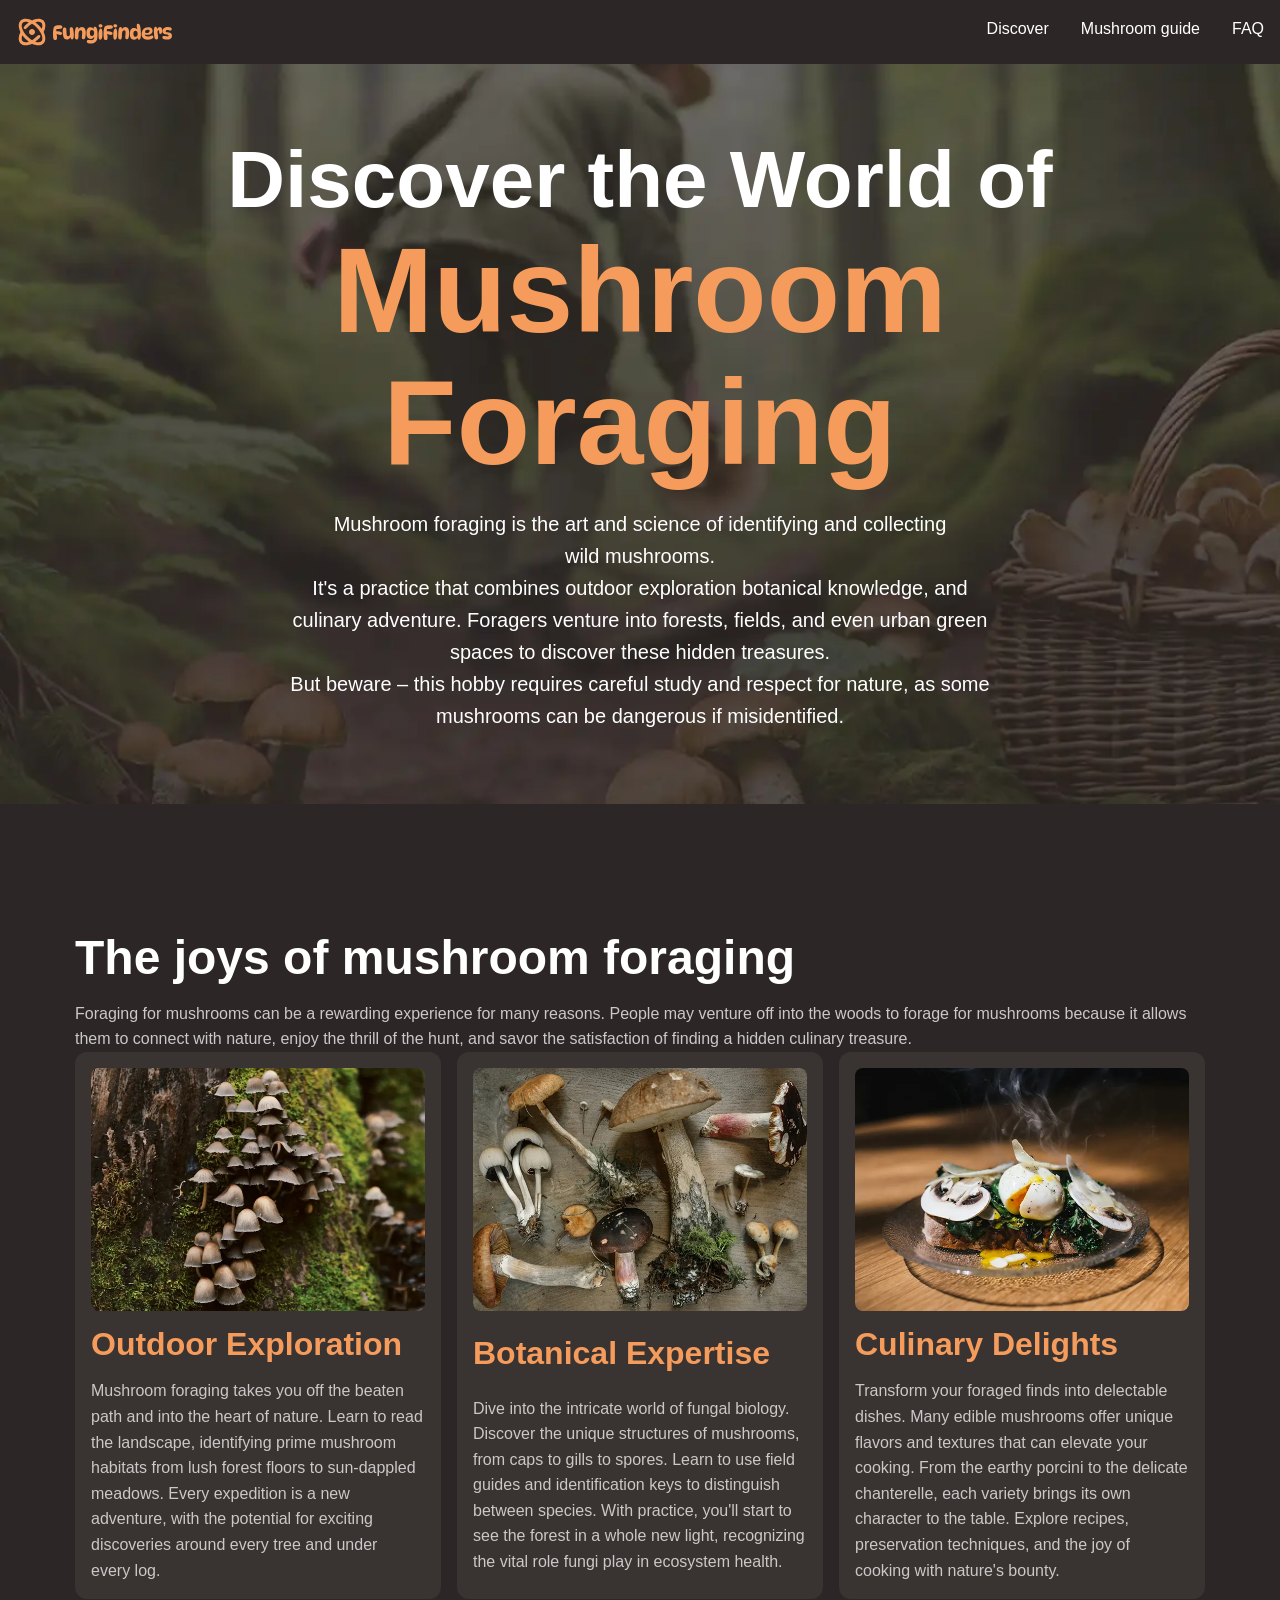
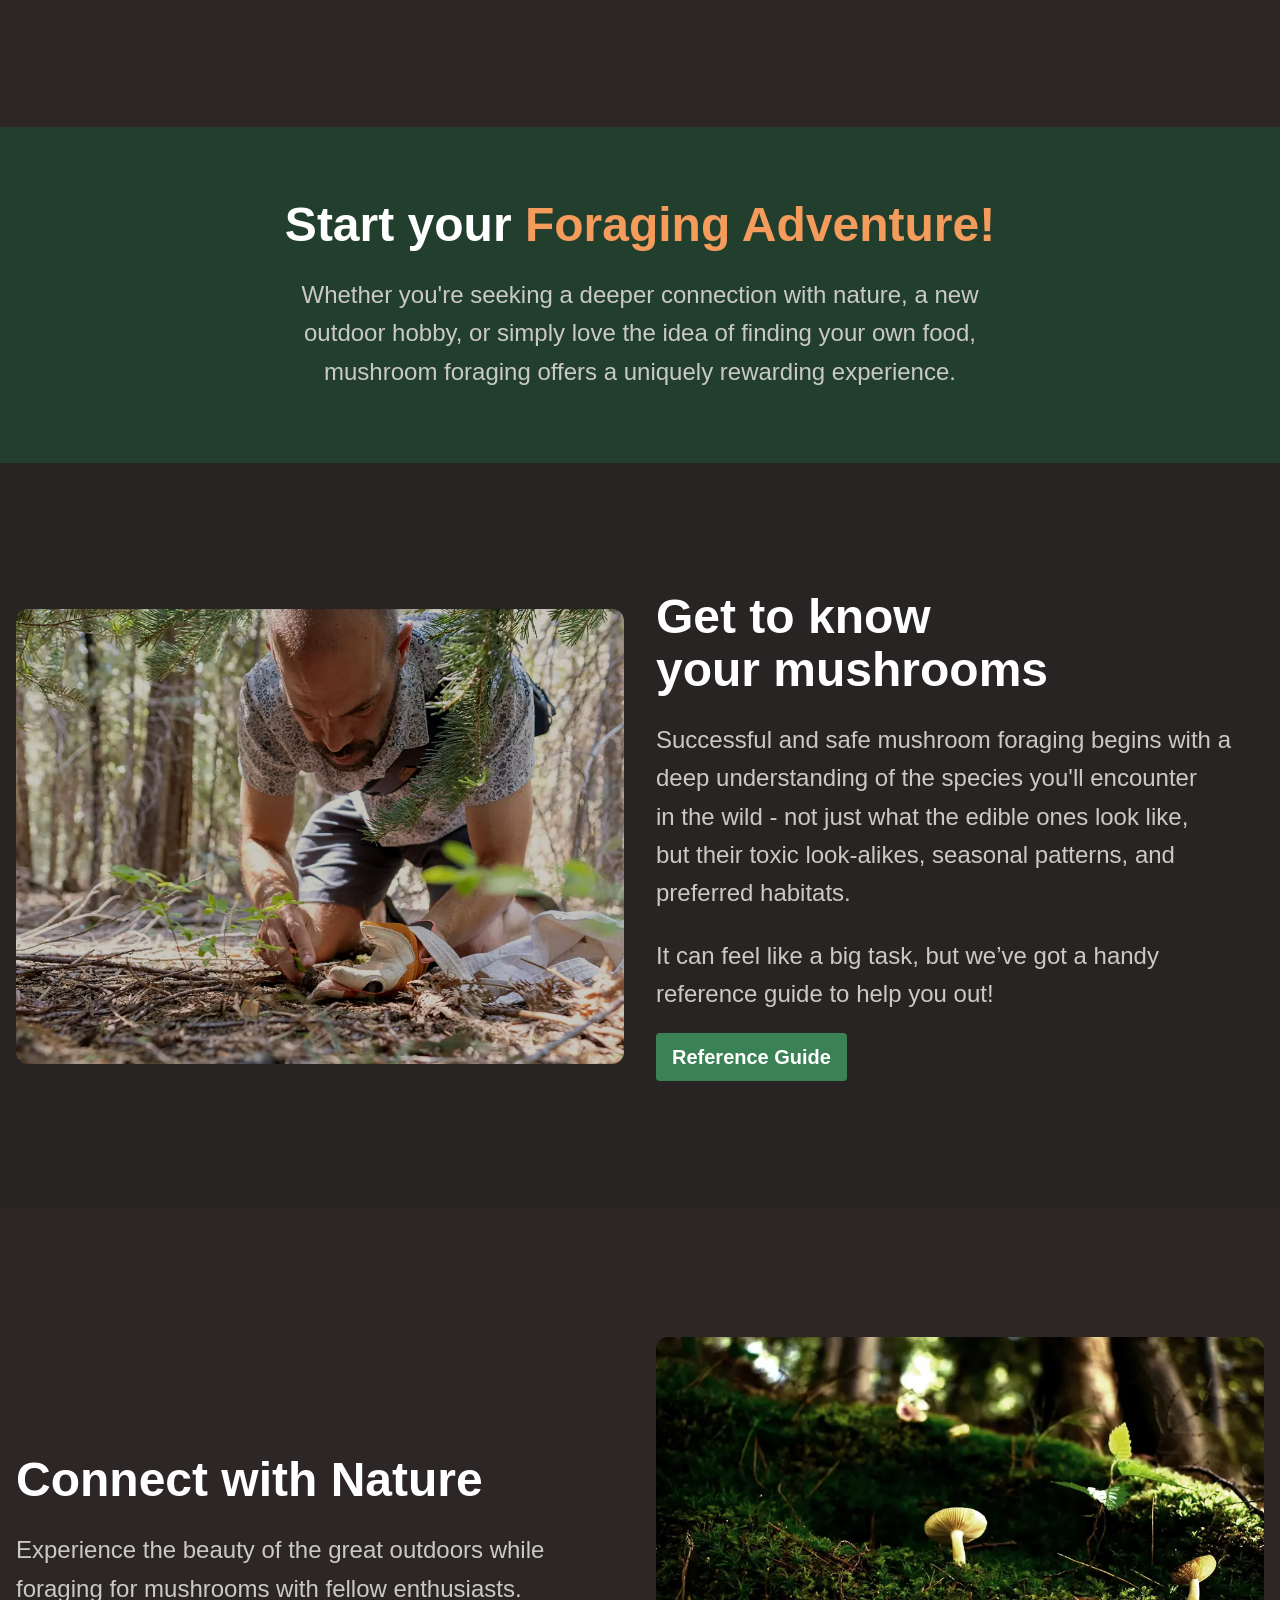
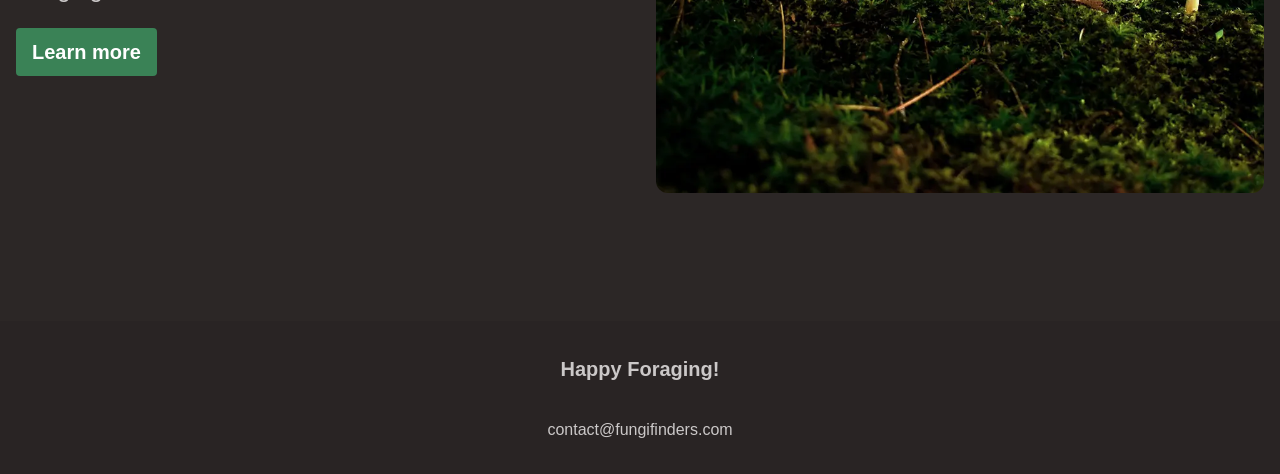
==== index.html @ 60c53ce9 "style: style footer" ====
<!doctype html>
<html lang="en">
  <head>
    <meta charset="UTF-8" />
    <meta name="viewport" content="width=device-width, initial-scale=1.0" />
    <title>Fungi Finders</title>
    <link rel="stylesheet" href="styles.css" />
  </head>
  <body>
    <header class="site-header">
      <div class="wrapper" data-width="wide">
        <div class="site-header__inner">
          <a href="/">
            <img
              class="logo"
              src="assets/fungi-finders.svg"
              alt="fungi finders logo"
            />
          </a>
          <nav class="primary-navigation">
            <ul role="list">
              <li><a href="#">Discover</a></li>
              <li><a href="#">Mushroom guide</a></li>
              <li><a href="#">FAQ</a></li>
            </ul>
          </nav>
        </div>
      </div>
    </header>

    <main>
      <section class="hero section flow" data-padding="compact">
        <div class="wrapper">
          <h1 class="hero__title">
            Discover the World of
            <span>Mushroom Foraging</span>
          </h1>
        </div>
        <div class="wrapper" data-width="narrow">
          <div class="font-size-md flow"></div>
          <p>
            Mushroom foraging is the art and science of identifying and
            collecting wild mushrooms.
          </p>
          <p>
            It's a practice that combines outdoor exploration botanical
            knowledge, and culinary adventure. Foragers venture into forests,
            fields, and even urban green spaces to discover these hidden
            treasures.
          </p>
          <p>
            But beware – this hobby requires careful study and respect for
            nature, as some mushrooms can be dangerous if misidentified.
          </p>
        </div>
      </section>

      <section class="section flow">
        <div class="wrapper">
          <div class="flow">
            <h2 class="section-title">The joys of mushroom foraging</h2>
            <p>
              Foraging for mushrooms can be a rewarding experience for many
              reasons. People may venture off into the woods to forage for
              mushrooms because it allows them to connect with nature, enjoy the
              thrill of the hunt, and savor the satisfaction of finding a hidden
              culinary treasure.
            </p>
          </div>
          <!-- 3 columns of cards -->
          <div class="equal-columns">
            <div class="card">
              <img
                src="assets/outdoor-exploration.webp"
                alt="a vibrant forest floor covered with diverse wild mushrooms"
              />
              <h3 class="card__title">Outdoor Exploration</h3>
              <p>
                Mushroom foraging takes you off the beaten path and into the
                heart of nature. Learn to read the landscape, identifying prime
                mushroom habitats from lush forest floors to sun-dappled
                meadows. Every expedition is a new adventure, with the potential
                for exciting discoveries around every tree and under every log.
              </p>
            </div>
            <div class="card">
              <img
                src="assets/botanical-expertise.webp"
                alt="botanical expertise"
              />
              <h3 class="card__title">Botanical Expertise</h3>
              <p>
                Dive into the intricate world of fungal biology. Discover the
                unique structures of mushrooms, from caps to gills to spores.
                Learn to use field guides and identification keys to distinguish
                between species. With practice, you'll start to see the forest
                in a whole new light, recognizing the vital role fungi play in
                ecosystem health.
              </p>
            </div>
            <div class="card">
              <img src="assets/culinary-delight.webp" alt="culinary delight" />
              <h3 class="card__title">Culinary Delights</h3>
              <p>
                Transform your foraged finds into delectable dishes. Many edible
                mushrooms offer unique flavors and textures that can elevate
                your cooking. From the earthy porcini to the delicate
                chanterelle, each variety brings its own character to the table.
                Explore recipes, preservation techniques, and the joy of cooking
                with nature's bounty.
              </p>
            </div>
          </div>
        </div>
      </section>

      <section class="section background-accent" data-padding="compact">
        <div class="wrapper text-center" data-width="narrow">
          <div class="text-center font-size-lg flow">
            <h2 class="section-title">
              Start your <span class="text-brand">Foraging Adventure!</span>
            </h2>
            <p>
              Whether you're seeking a deeper connection with nature, a new
              outdoor hobby, or simply love the idea of finding your own food,
              mushroom foraging offers a uniquely rewarding experience.
            </p>
          </div>
        </div>
      </section>

      <section class="section background-dark">
        <!-- 2 columns - img on the left -->
        <div class="wrapper" data-width="wide">
          <div
            class="equal-columns"
            data-gap="large"
            data-vertical-alignment="centered"
          >
            <img
              src="assets/get-to-know.webp"
              alt="expert looking at some mushrooms in the forest"
            />
            <div class="font-size-lg flow">
              <h2 class="section-title">Get to know your mushrooms</h2>
              <p>
                Successful and safe mushroom foraging begins with a deep
                understanding of the species you'll encounter in the wild - not
                just what the edible ones look like, but their toxic
                look-alikes, seasonal patterns, and preferred habitats.
              </p>
              <p>
                It can feel like a big task, but we’ve got a handy reference
                guide to help you out!
              </p>
              <a href="#" class="button"
                ><span class="visually-hidden"
                  >Learn more about wild mushrooms using our handy</span
                >Reference Guide</a
              >
            </div>
          </div>
        </div>
      </section>

      <section class="section">
        <!-- 2 columns - img on the right -->
        <div class="wrapper" data-width="wide">
          <div
            class="equal-columns"
            data-gap="large"
            data-vertical-alignment="centered"
          >
            <div class="font-size-lg flow">
              <h2 class="section-title">Connect with Nature</h2>
              <p>
                Experience the beauty of the great outdoors while foraging for
                mushrooms with fellow enthusiasts.
              </p>
              <a href="#" class="button"
                >Learn more
                <span class="visually-hidden"
                  >about mushrooms with our helpful reference guide</span
                ></a
              >
            </div>
            <img
              src="assets/nature.webp"
              alt="some wild mushrooms on the forest floor"
            />
          </div>
        </div>
      </section>
    </main>
  </body>
  <footer class="site-footer">
    <p class="site-footer__title">Happy Foraging!</p>
    <a href="mailto:contact@fungifinders.com">contact@fungifinders.com</a>
  </footer>
</html>
---- styles.css ----
@layer reset {
  *,
  *::before,
  *::after {
    box-sizing: border-box;
  }

  /* https://kilianvalkhof.com/2022/css-html/your-css-reset-needs-text-size-adjust-probably/ */
  html {
    -moz-text-size-adjust: none;
    -webkit-text-size-adjust: none;
    text-size-adjust: none;
  }

  body,
  h1,
  h2,
  h3,
  h4,
  p,
  figure,
  blockquote,
  dl,
  dd {
    margin: 0;
  }

  /* https://www.scottohara.me/blog/2019/01/12/lists-and-safari.html */
  [role="list"] {
    list-style: none;
    margin: 0;
    padding: 0;
  }

  body {
    min-block-size: 100vh;
    line-height: 1.6;
  }

  h1,
  h2,
  h3,
  button,
  input,
  label {
    line-height: 1.1;
  }

  h1,
  h2,
  h3,
  h4 {
    text-wrap: balance;
  }

  p,
  li {
    text-wrap: pretty;
  }

  img,
  picture {
    max-inline-size: 100%;
    display: block;
  }

  input,
  button,
  textarea,
  select {
    font: inherit;
  }
}

@layer base {
  /* :root custom props + base/global styles here */
  :root {
    --clr-white: hsl(0, 0%, 100%);
    --clr-gray-100: hsl(0, 2%, 79%);
    --clr-brand-400: hsl(25, 88%, 75%);
    --clr-brand-500: hsl(25, 88%, 66%);
    --clr-green-400: hsl(143, 19%, 49%);
    --clr-green-500: hsl(143, 38%, 37%);
    --clr-green-600: hsl(145, 29%, 19%);
    --clr-brown-500: hsl(10, 5%, 25%);
    --clr-brown-600: hsl(9, 7%, 21%);
    --clr-brown-700: hsl(9, 8%, 16%);
    --clr-brown-800: hsl(0, 6%, 15%);
    --clr-brown-900: hsl(0, 6%, 13%);

    --clr-orange-500: hsl(28, 43%, 28%);
    --clr-red-500: hsl(359, 34%, 24%);
    --clr-teal-500: hsl(186, 42%, 25%);

    --ff-heading: "Outfit", sans-serif;
    --ff-body: "Fira Sans", sans-serif;

    --fs-300: 0.875rem;
    --fs-400: 1rem;
    --fs-500: 1.125rem;
    --fs-600: 1.25rem;
    --fs-700: 1.5rem;
    --fs-800: 2rem;
    --fs-900: 3.75rem;
    --fs-1000: 3.75rem;

    /* primitives */
    --text-main: var(--clr-gray-100);
    --text-high-contrast: var(--clr-white);
    --text-brand: var(--clr-brand-500);
    --text-brand-light: var(--clr-brand-400);

    --background-accent-light: var(--clr-green-400);
    --background-accent-main: var(--clr-green-500);
    --background-accent-dark: var(--clr-green-600);

    --background-extra-light: var(--clr-brown-500);
    --background-light: var(--clr-brown-600);
    --background-main: var(--clr-brown-700);
    --background-dark: var(--clr-brown-800);
    --background-extra-dark: var(--clr-brown-900);
    --font-size-heading-sm: var(--fs-700);
    --font-size-heading-regular: var(--fs-800);
    --font-size-heading-lg: var(--fs-900);
    --font-size-heading-xl: var(--fs-1000);

    --font-size-sm: var(--fs-300);
    --font-size-regular: var(--fs-400);
    --font-size-md: var(--fs-500);
    --font-size-lg: var(--fs-600);

    --border-radius-1: 0.25rem;
    --border-radius-2: 0.5rem;
    --border-radius-3: 0.75rem;

    @media (width > 760px) {
      --fs-300: 0.875rem;
      --fs-400: 1rem;
      --fs-500: 1.25rem;
      --fs-600: 1.5rem;
      --fs-700: 2rem;
      --fs-800: 3rem;
      --fs-900: 5rem;
      --fs-1000: 7.5rem;
    }
  }

  body {
    font-family: var(--ff-body);
    font-size: var(--font-size-regular);
    color: var(--text-main);
    background-color: var(--background-main);
  }

  h1,
  h2,
  h3,
  h4 {
    font-family: var(--ff-heading);
    font-weight: 700;
    color: var(--text-high-contrast);
  }

  a {
    color: var(--text-high-contrast);
  }

  a:hover,
  a:focus-visible {
    color: var(--text-brand-light);
  }

  img {
    border-radius: var(--border-radius-3);
  }
}

@layer utilities {
  .text-center {
    text-align: center;
  }

  .section-title {
    font-size: var(--font-size-heading-regular);
  }

  .text-main {
    color: var(--text-main);
  }

  .text-brand {
    color: var(--text-brand);
  }

  .text-high-contrast {
    color: var(--text-high-contrast);
  }

  .background-base {
    background: var(--background-base);
  }

  .background-light {
    background-color: var(--background-light);
  }

  .background-extra-light {
    background-color: var(--background-extra-light);
  }

  .background-dark {
    background-color: var(--background-dark);
  }

  .background-extra-dark {
    background-color: var(--background-extra-dark);
  }

  .background-accent {
    background-color: var(--background-accent-dark);
  }

  .font-size-sm {
    font-size: var(--font-size-sm);
  }

  .font-size-regular {
    font-size: var(--font-size-regular);
  }

  .font-size-md {
    font-size: var(--font-size-md);
  }

  .font-size-lg {
    font-size: var(--font-size-lg);
  }

  .visually-hidden {
    clip: rect(0 0 0 0);
    clip-path: inset(50%);
    height: 1px;
    overflow: hidden;
    position: absolute;
    white-space: nowrap;
    width: 1px;
  }
}

@layer layout {
  .flow > * + * {
    margin-block-start: var(--flow-space, 1em);
  }

  .grid-flow {
    display: grid;
    gap: var(--grid-flow-space, 1rem);

    align-content: start;
    justify-items: start;
  }

  .section {
    padding-block: 3.75rem;

    @media (min-width: 760px) {
      padding-block: 8rem;

      &[data-padding="compact"] {
        padding-block: 4.5rem;
      }
    }
  }

  .wrapper {
    --wrapper-max-width: 1130px;
    --wrapper-padding: 1rem;

    max-width: var(--wrapper-max-width);
    margin-inline: auto;
    padding-inline: var(--wrapper-padding);

    /* helps to match the Figma file */
    box-sizing: content-box;

    &[data-width="narrow"] {
      --wrapper-max-width: 720px;
    }

    &[data-width="wide"] {
      --wrapper-max-width: 1330px;
    }
  }

  .equal-columns {
    display: grid;
    gap: var(--equal-columns-gap, 1rem);
    align-items: var(--column-layout-alignment, stretch);

    &[data-gap="large"] {
      --equal-columns-gap: 2rem;
    }

    &[data-gap="none"] {
      --equal-columns-gap: 0;
    }

    &[data-vertical-alignment="centered"] {
      --column-layout-alignment: center;
    }

    &[data-vertical-alignment="bottom"] {
      --column-layout-alignment: end;
    }

    @media (width > 760px) {
      grid-auto-flow: column;
      grid-auto-columns: 1fr;
    }
  }
}

@layer components {
  .site-header {
    padding-block: 1rem;
  }

  .site-header__inner {
    display: flex;
    flex-wrap: wrap;
    gap: 0.5rem 2rem;
    justify-content: space-between;
  }

  .primary-navigation {
    ul {
      list-style: none;
      margin: 0;
      padding: 0;
      display: flex;
      flex-wrap: wrap;
      gap: 2rem;
    }

    a {
      text-decoration: none;
    }
  }

  .site-footer {
    text-align: center;
    background-color: var(--background-dark);
    padding-block: 2rem;
    display: grid;
    gap: 2rem;

    a {
      text-decoration: none;
      color: var(--text-main);

      &:hover,
      &:focus-visible {
        color: var(--text-brand-light);
      }
    }
  }

  .site-footer__title {
    font-weight: 700;
    font-size: var(--font-size-md);
    font-family: var(--ff-heading);
  }

  .card {
    display: grid;
    gap: var(--card-gap, 1rem);
    background-color: var(--background-light);
    padding: 1rem;
    border-radius: var(--border-radius-3);

    img {
      border-radius: var(--border-radius-2);
    }
  }

  .card__title {
    font-size: var(--card-title-font-size, var(--font-size-heading-sm));
    color: var(--card-title-color, var(--text-brand));
  }

  .hero {
    text-align: center;
    background-image: url(/assets/hero.webp);
    background-size: cover;
    font-size: var(--font-size-md);
    color: var(--text-high-contrast);
  }

  .hero__title {
    font-size: var(--font-size-heading-lg);

    > span {
      display: block;
      font-size: var(--font-size-heading-xl);
      color: var(--text-brand);
    }
  }

  .mushroom-guide {
    --card-title-font-size: var(--font-size-lg);
    --card-title-color: var(--text-high-contrast);
  }

  .faq-bento-grid {
    --card-title-color: var(--text-high-contrast);
  }

  .button {
    display: inline-flex;
    padding: 0.5rem 1rem;
    background-color: var(--background-accent-main);
    text-decoration: none;
    font-size: var(--font-size-md);
    font-family: var(--ff-heading);
    font-weight: 700;
    cursor: pointer;
    border-radius: var(--border-radius-1);

    &:hover,
    &:focus-visible {
      background-color: var(--background-accent-light);
      color: var(--text-high-contrast);
    }
  }
}
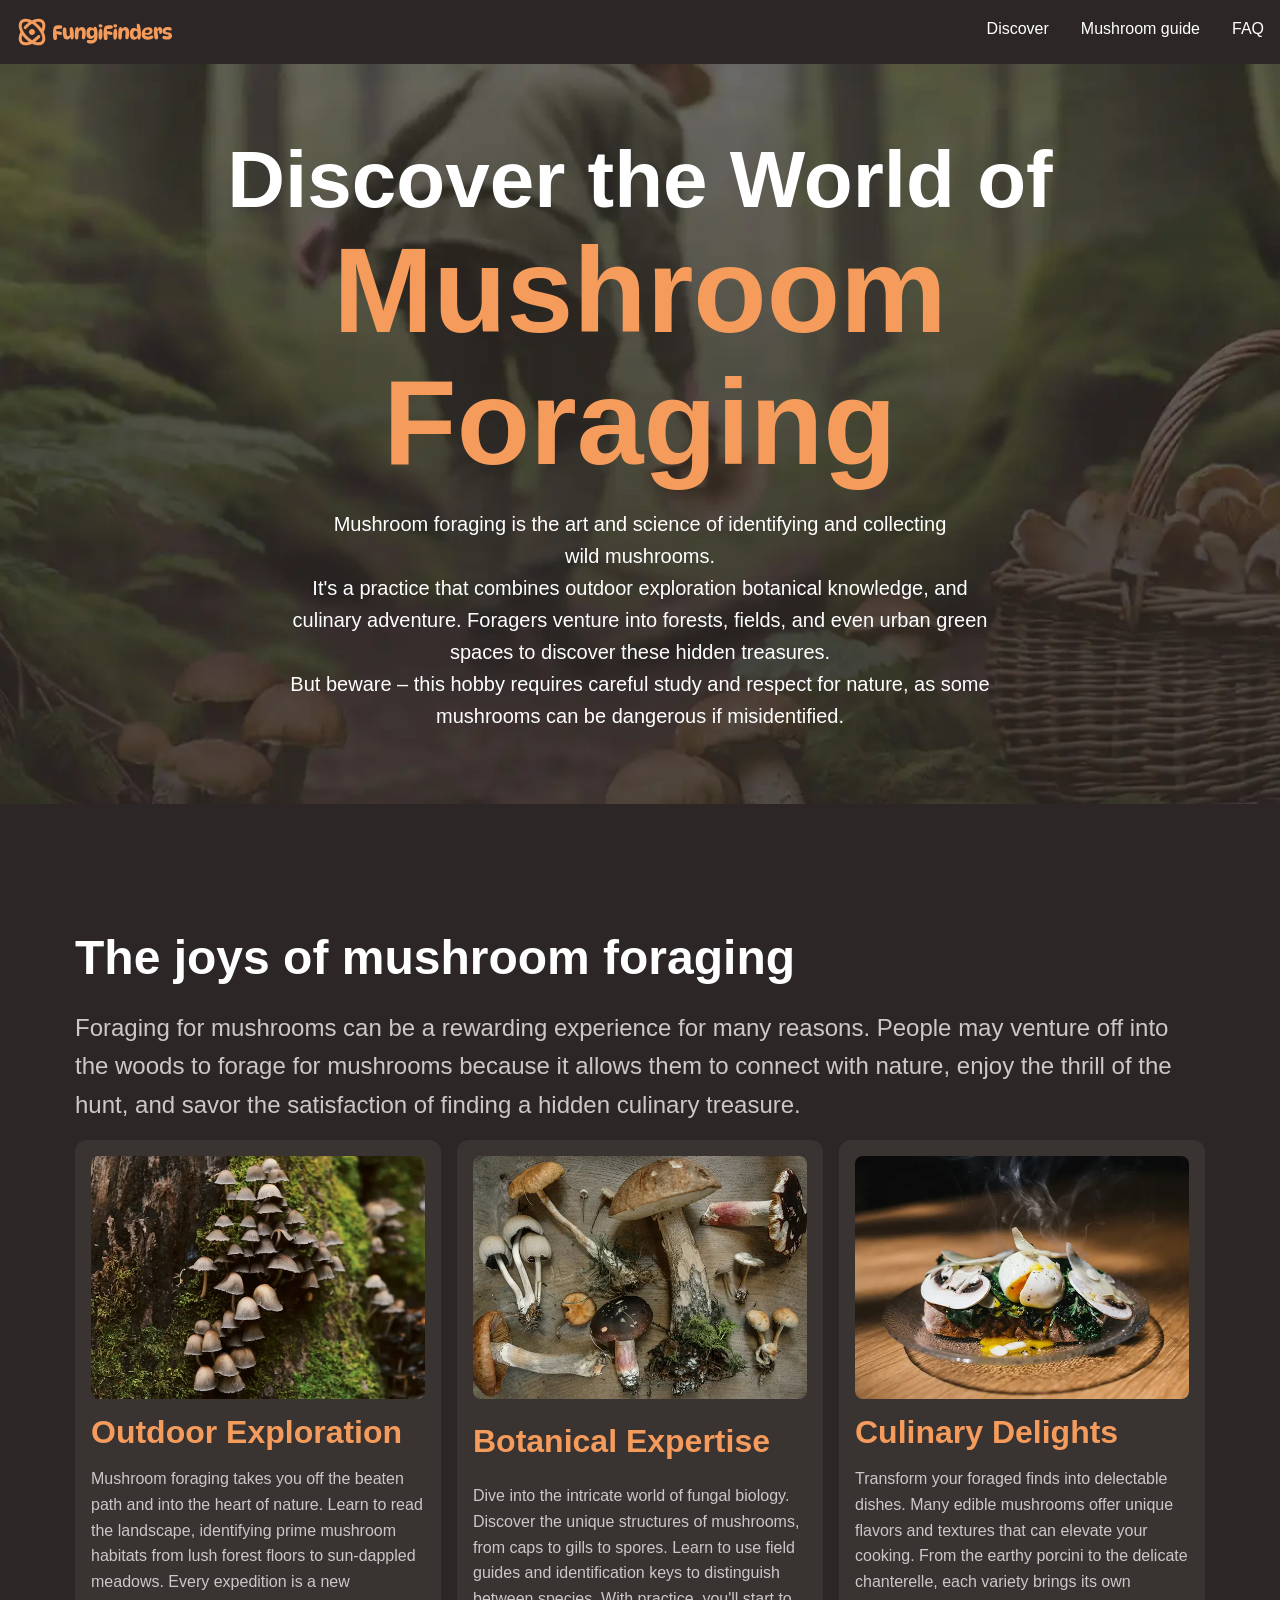
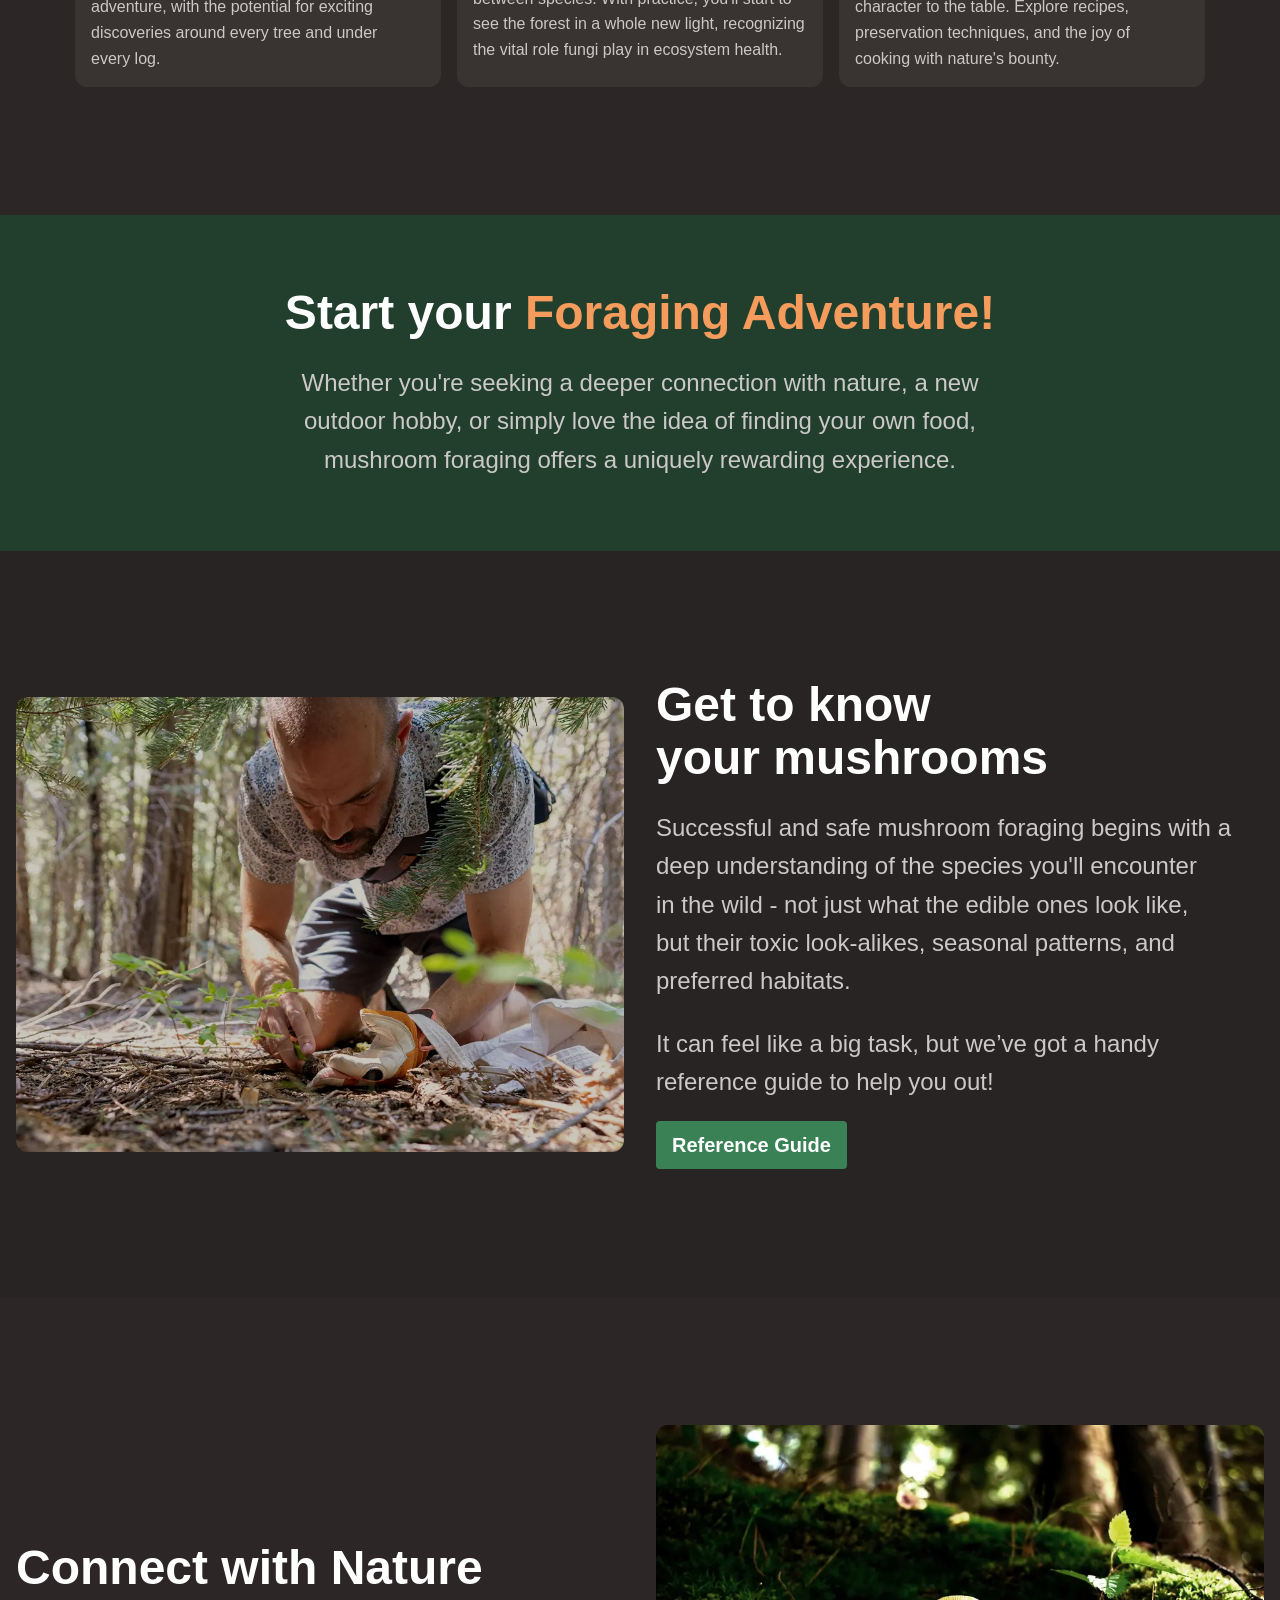
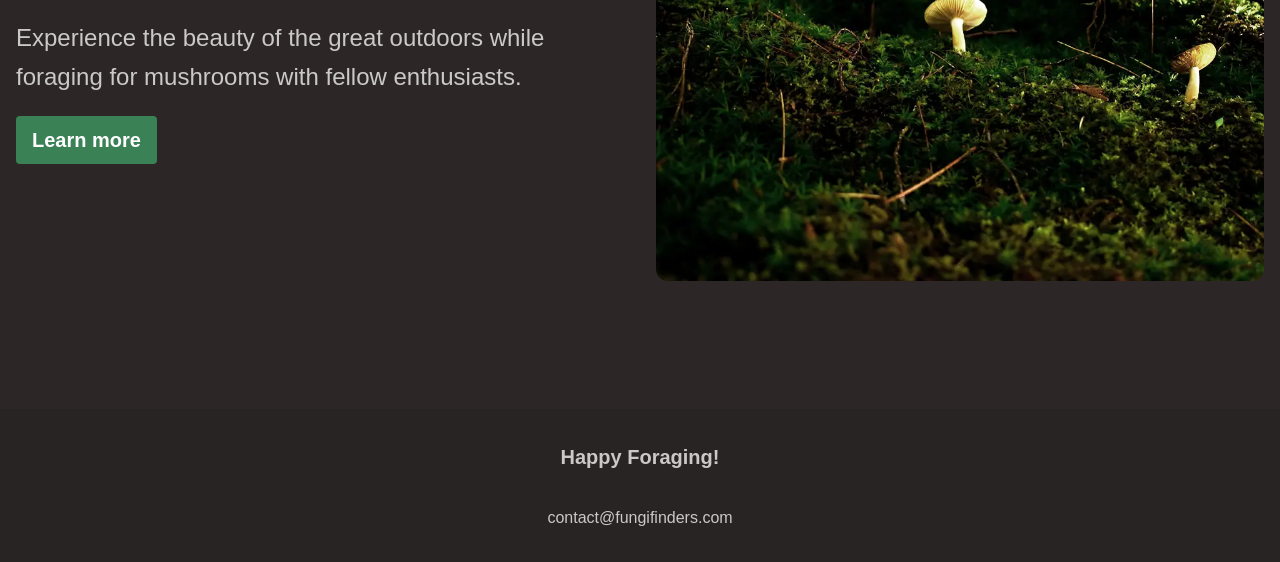
==== commit 5c5ec85a: "style: fix value props section to match figma" ====
--- a/index.html
+++ b/index.html
@@ -55,11 +55,11 @@
         </div>
       </section>
 
-      <section class="section flow">
-        <div class="wrapper">
+      <section class="section">
+        <div class="wrapper flow">
           <div class="flow">
             <h2 class="section-title">The joys of mushroom foraging</h2>
-            <p>
+            <p class="font-size-lg">
               Foraging for mushrooms can be a rewarding experience for many
               reasons. People may venture off into the woods to forage for
               mushrooms because it allows them to connect with nature, enjoy the
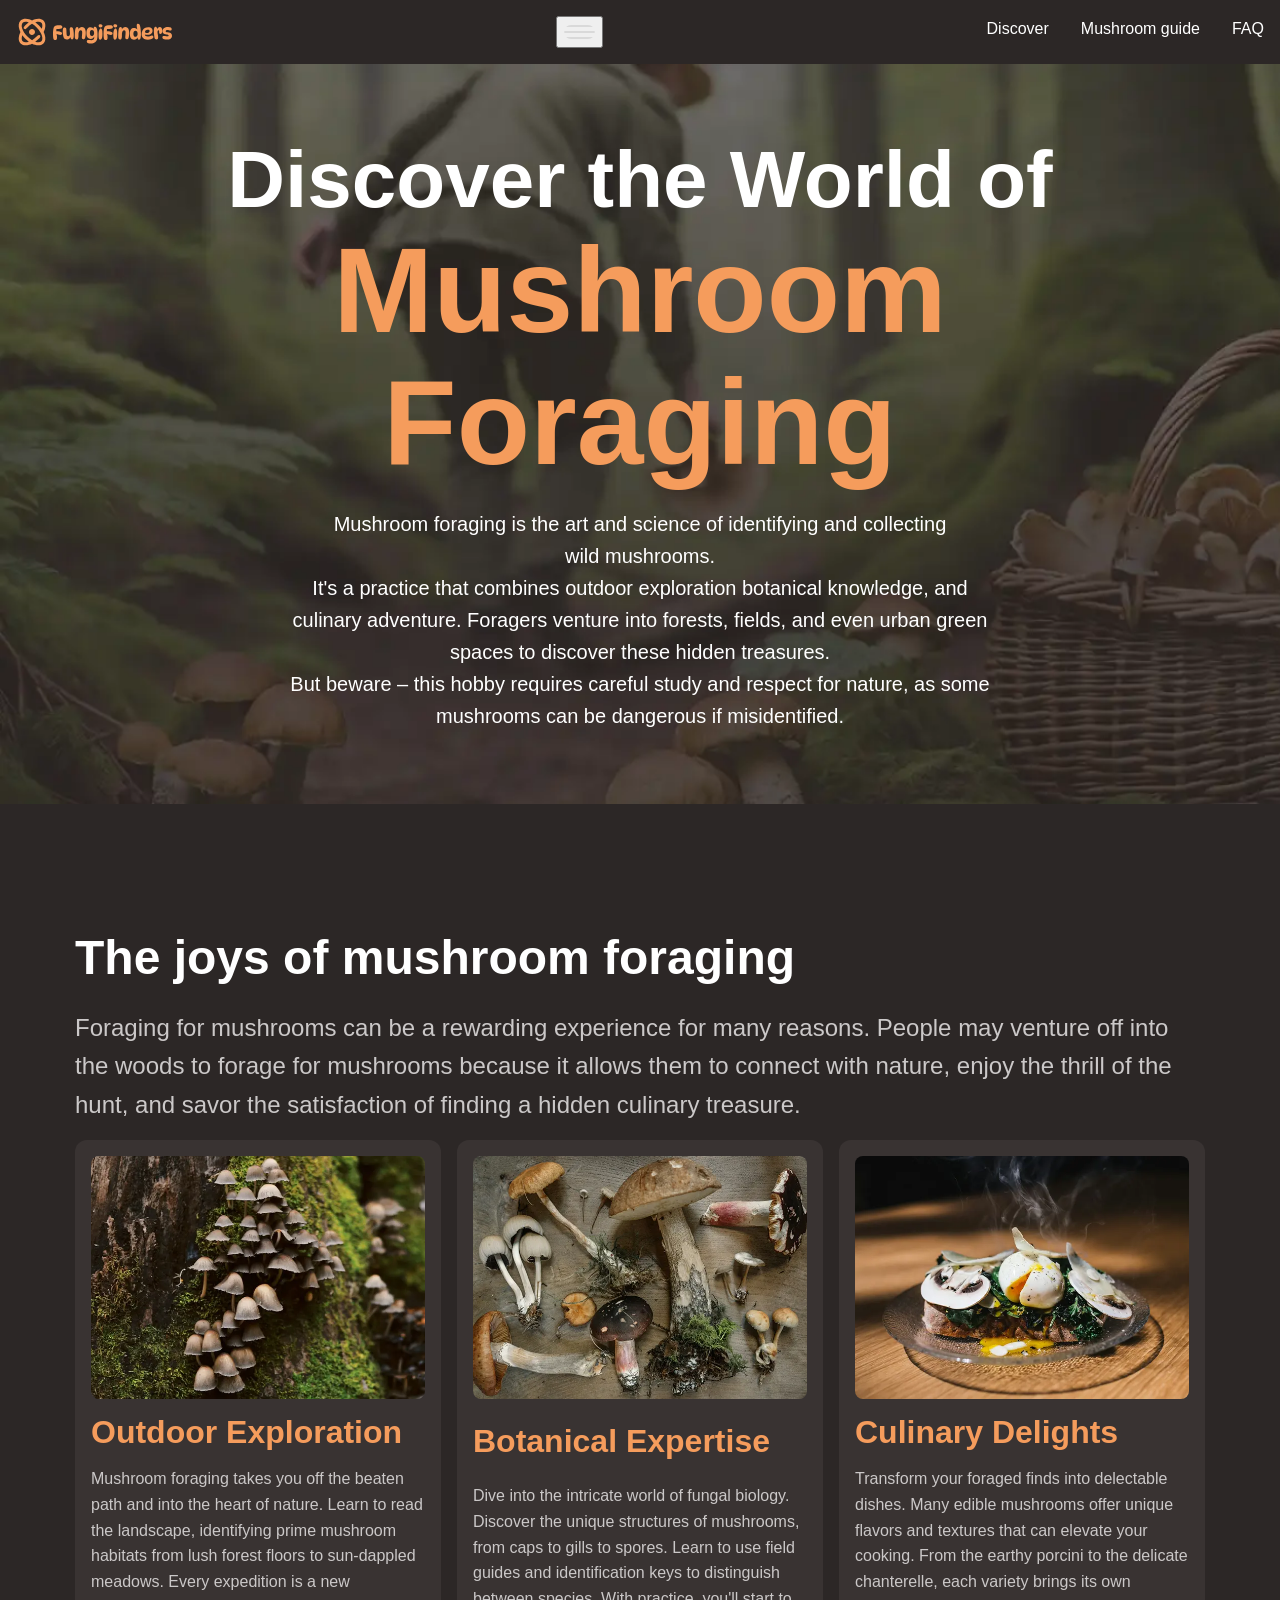
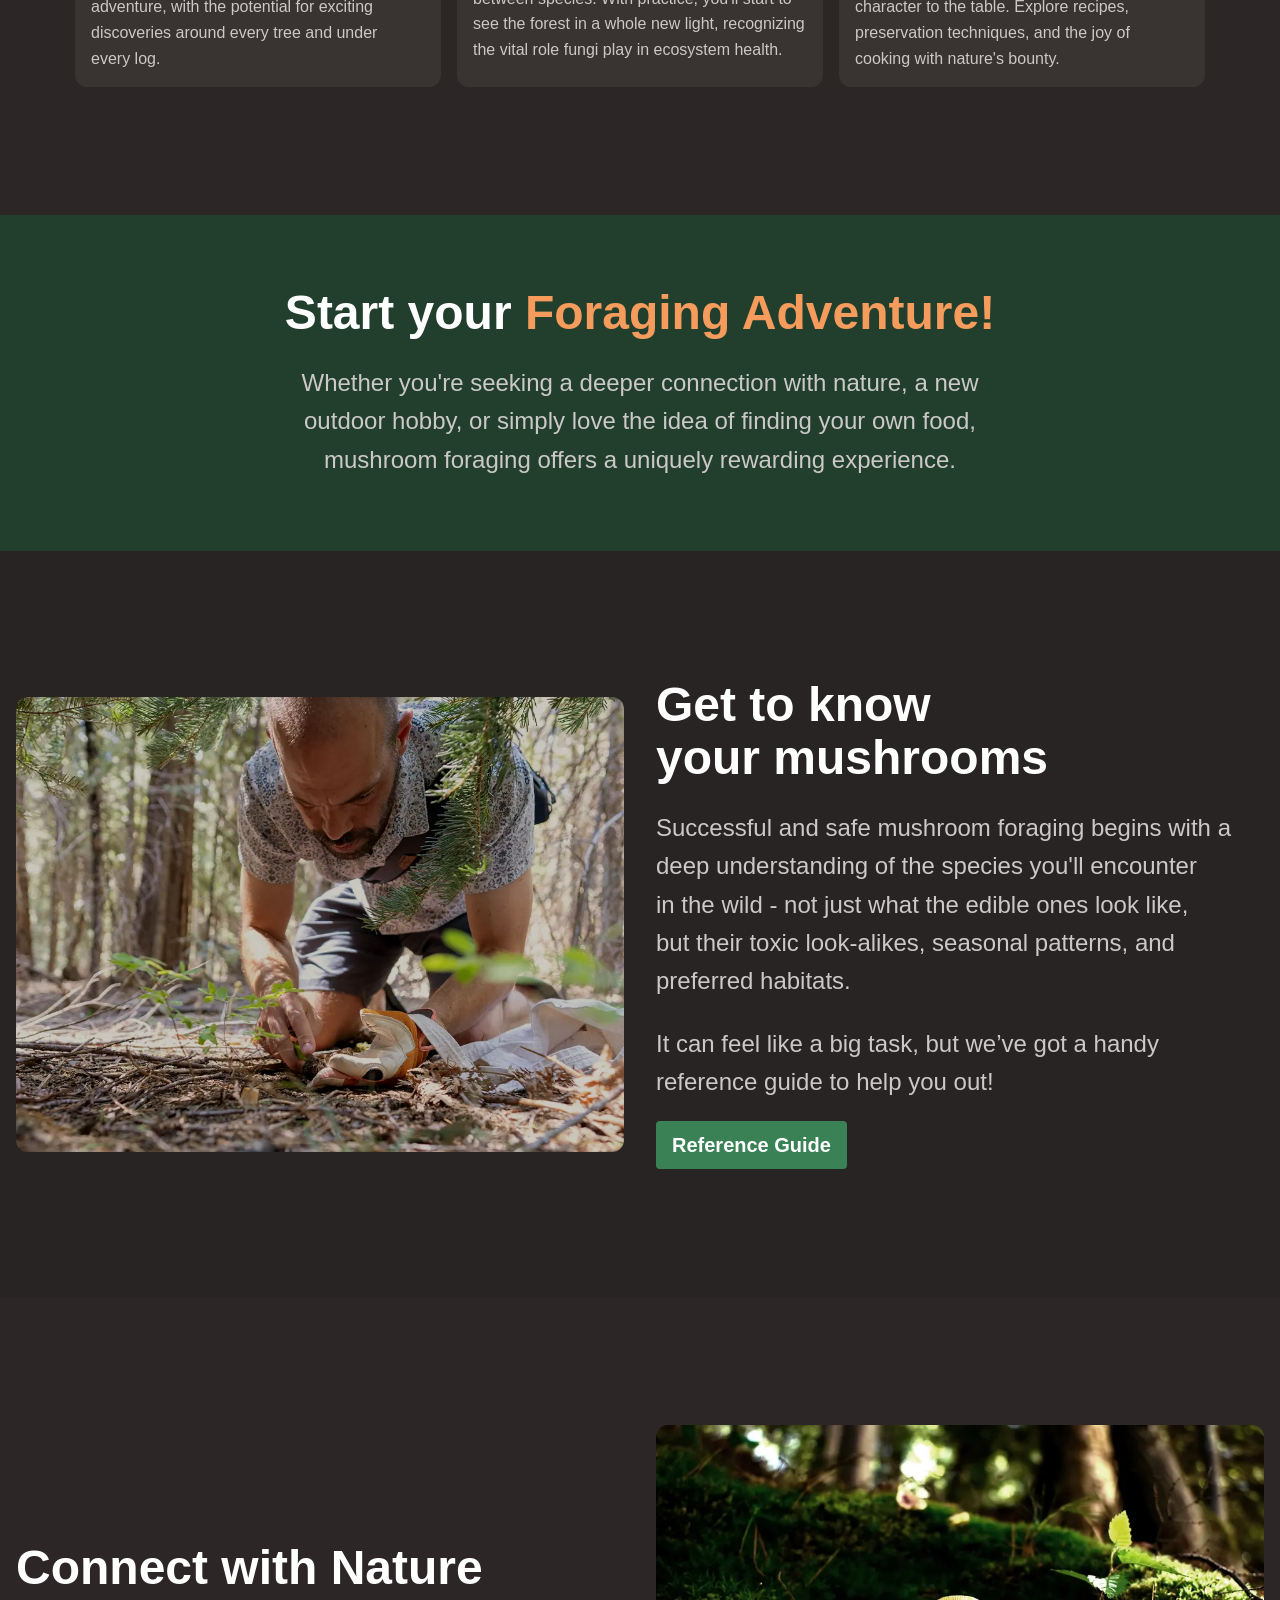
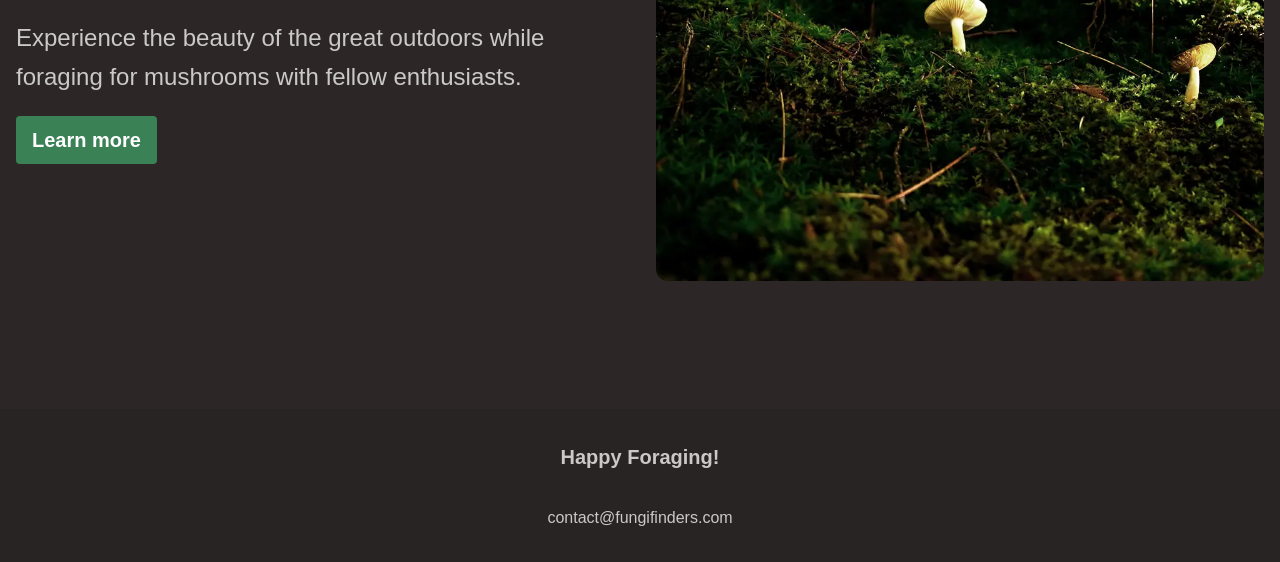
==== commit 7fdc742e: "added hamburger button" ====
--- a/index.html
+++ b/index.html
@@ -17,7 +17,11 @@
               alt="fungi finders logo"
             />
           </a>
-          <nav class="primary-navigation">
+          <button aria-controls="primary-nav" aria-expanded="false">
+            <span class="visually-hidden">Menu</span>
+            <img src="/assets/hamburger.svg" alt="" />
+          </button>
+          <nav class="primary-navigation" id="primary-nav">
             <ul role="list">
               <li><a href="#">Discover</a></li>
               <li><a href="#">Mushroom guide</a></li>
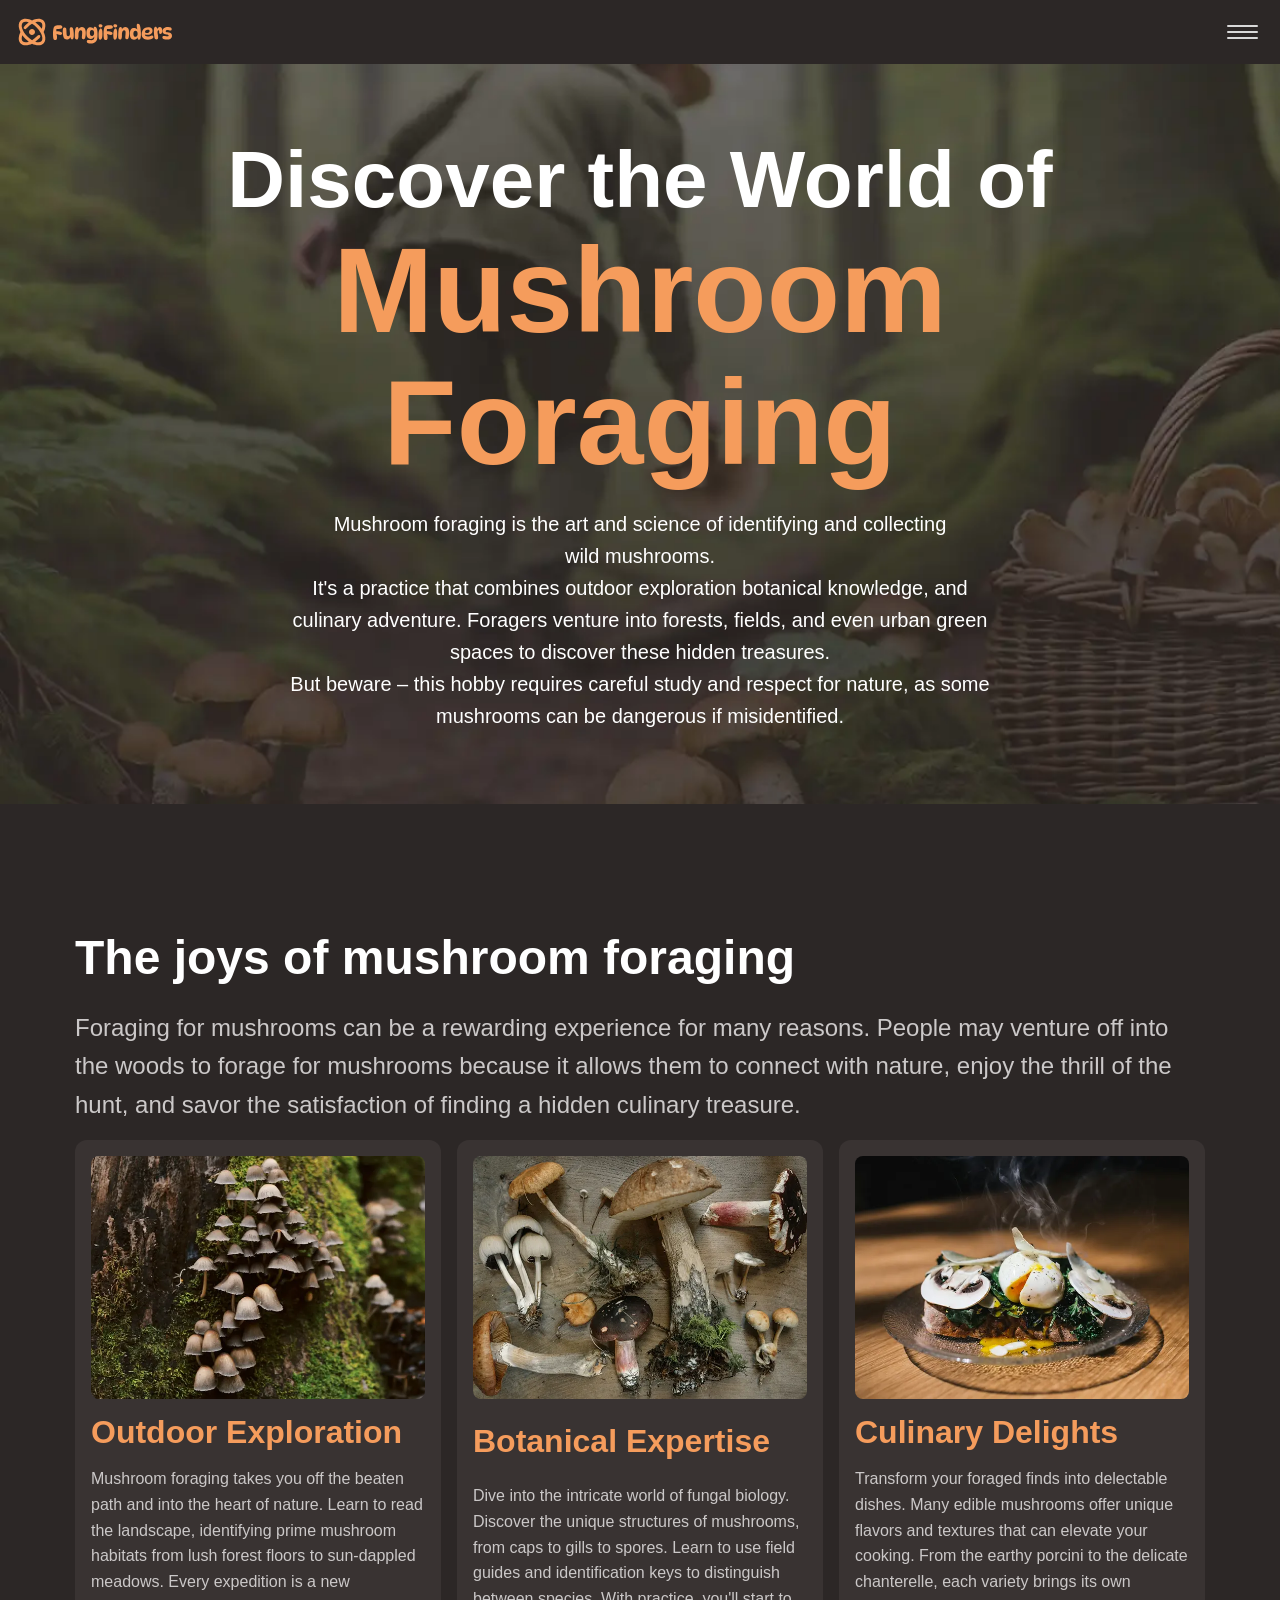
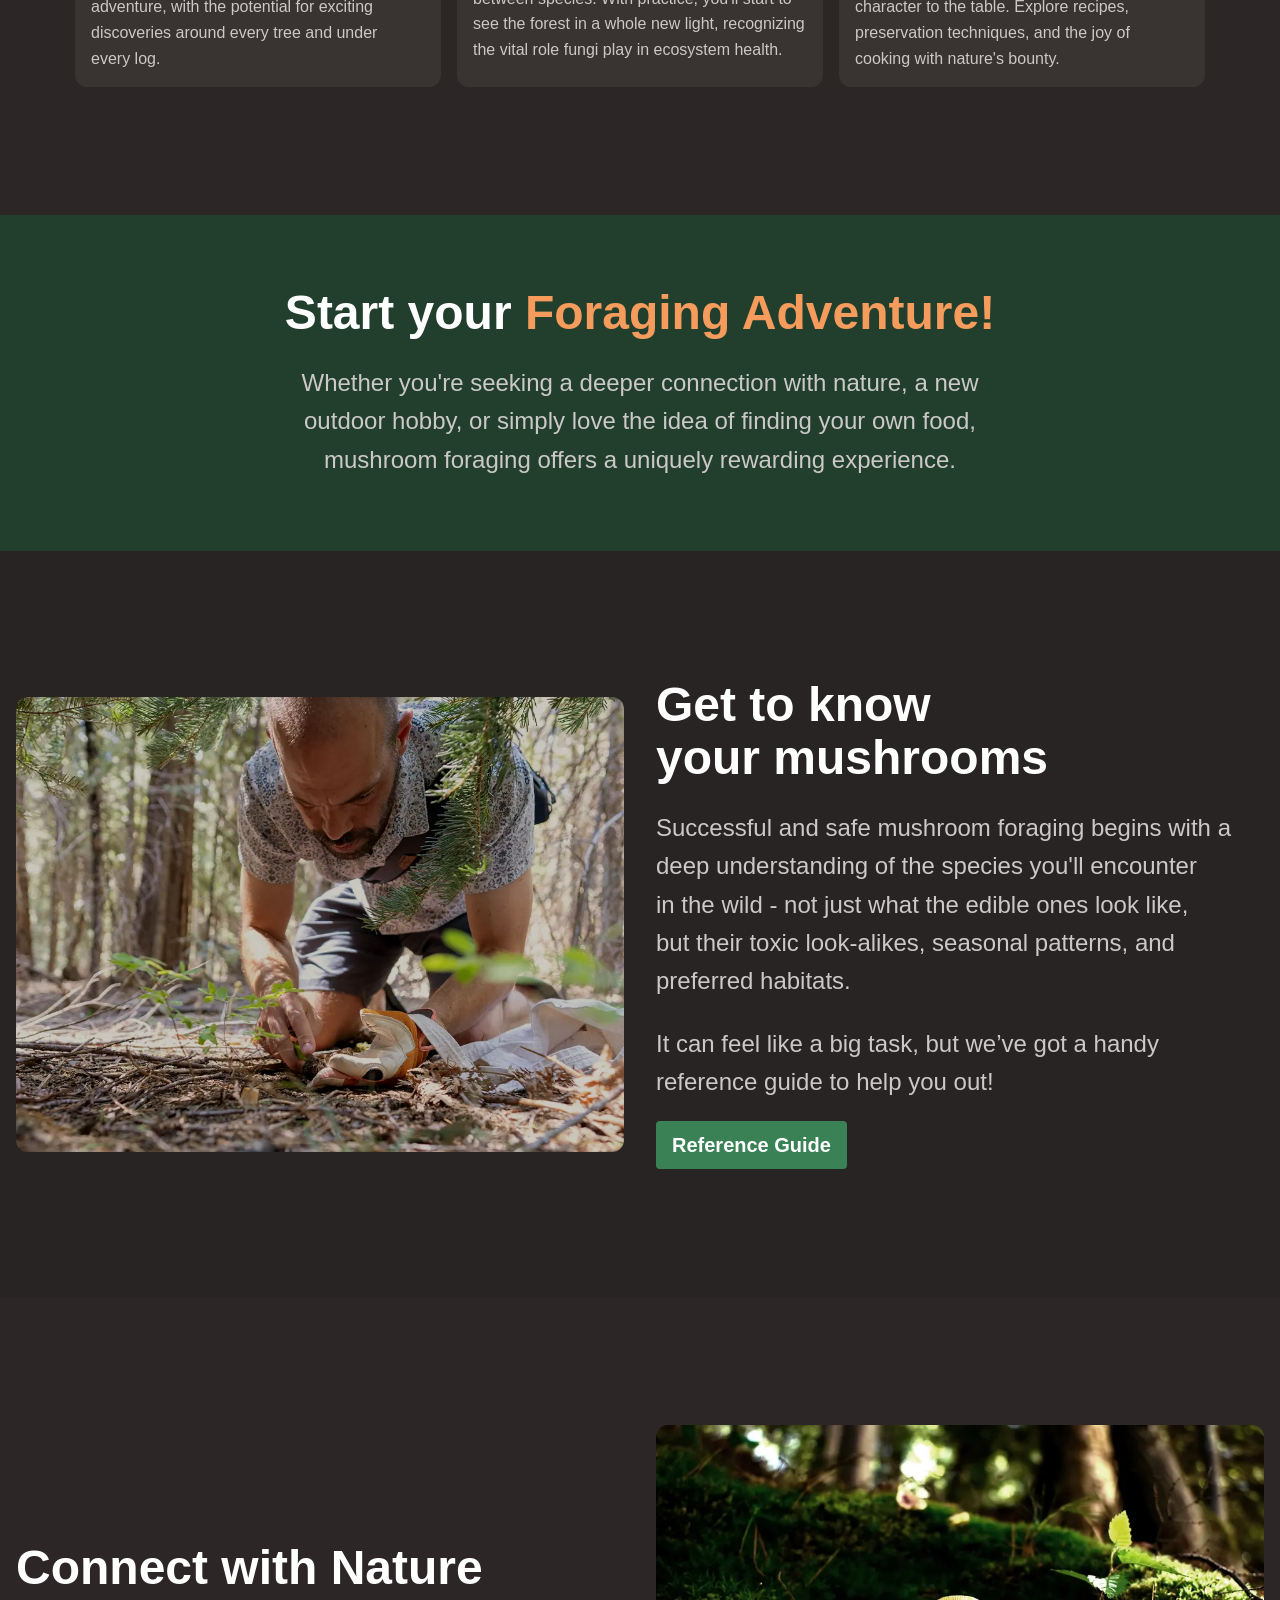
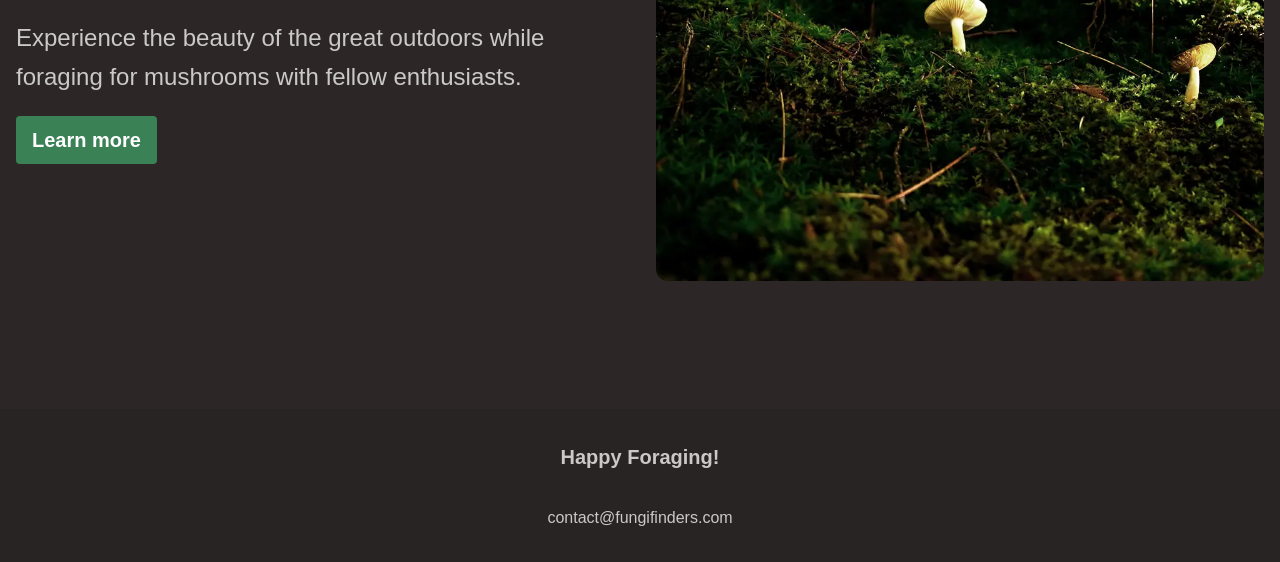
==== commit 52e97054: "add functionality to hamburger button" ====
--- a/index.html
+++ b/index.html
@@ -5,6 +5,7 @@
     <meta name="viewport" content="width=device-width, initial-scale=1.0" />
     <title>Fungi Finders</title>
     <link rel="stylesheet" href="styles.css" />
+    <script src="/main.js" defer></script>
   </head>
   <body>
     <header class="site-header">
--- a/styles.css
+++ b/styles.css
@@ -332,19 +332,58 @@
     justify-content: space-between;
   }
 
+  [aria-controls="primary-nav"] {
+    display: block;
+    z-index: 100;
+    background: transparent;
+    border: 0;
+    cursor: pointer;
+
+    img {
+      border-radius: 0;
+    }
+  }
+
   .primary-navigation {
     ul {
-      list-style: none;
       margin: 0;
       padding: 0;
       display: flex;
       flex-wrap: wrap;
-      gap: 2rem;
+      gap: 0.5rem 2rem;
     }
 
     a {
       text-decoration: none;
     }
+
+    @media (width < 760px) {
+      z-index: 10;
+      position: absolute;
+      top: 0;
+      right: 0;
+      padding: 2rem;
+      background-color: var(--background-accent-main);
+      border-radius: 0 0 0 var(--border-radius-3);
+
+      ul {
+        flex-direction: column;
+        gap: 0;
+        font-size: var(--font-size-lg);
+        font-weight: 700;
+        font-family: var(--ff-heading);
+      }
+
+      li + li {
+        margin-block-start: 1rem;
+        padding-block-start: 1rem;
+        border-top: 2px solid var(--background-accent-light);
+      }
+    }
+  }
+
+  [aria-expanded="false"] + .primary-navigation {
+    display: none;
   }
 
   .site-footer {
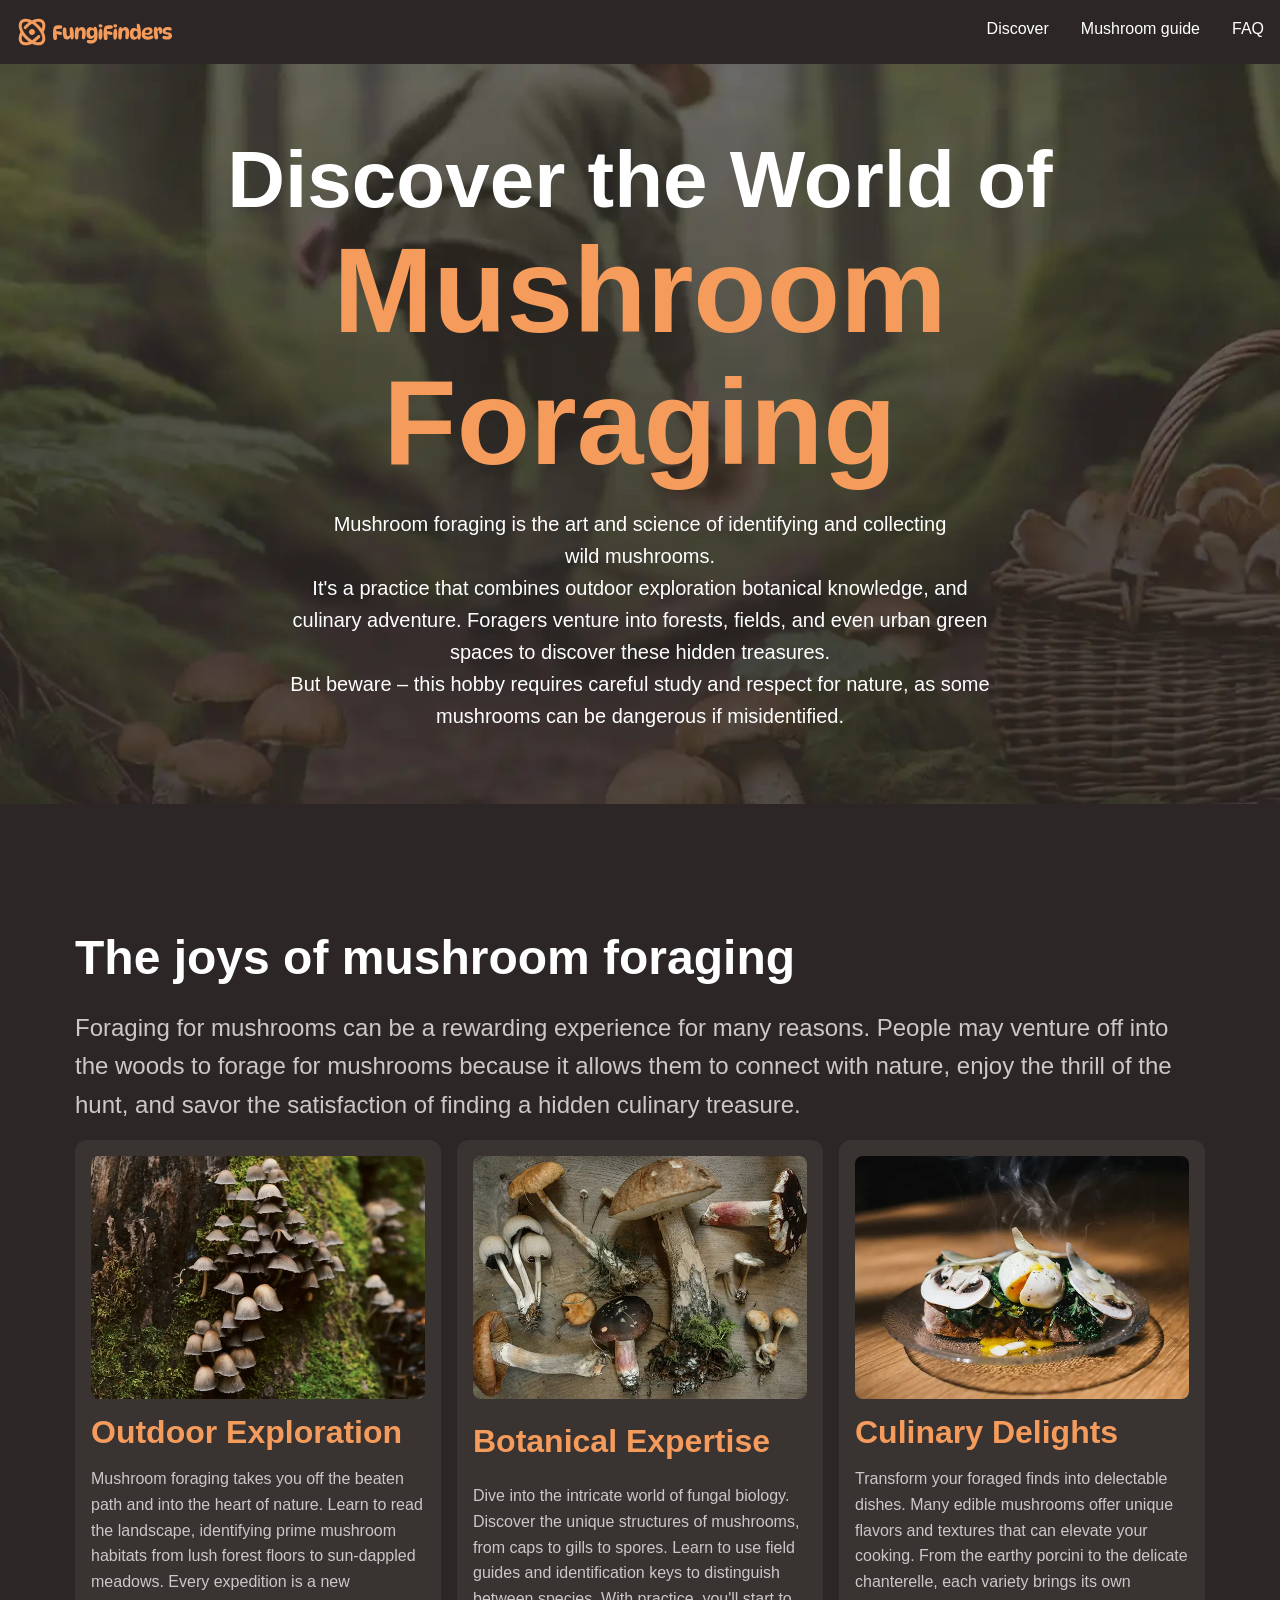
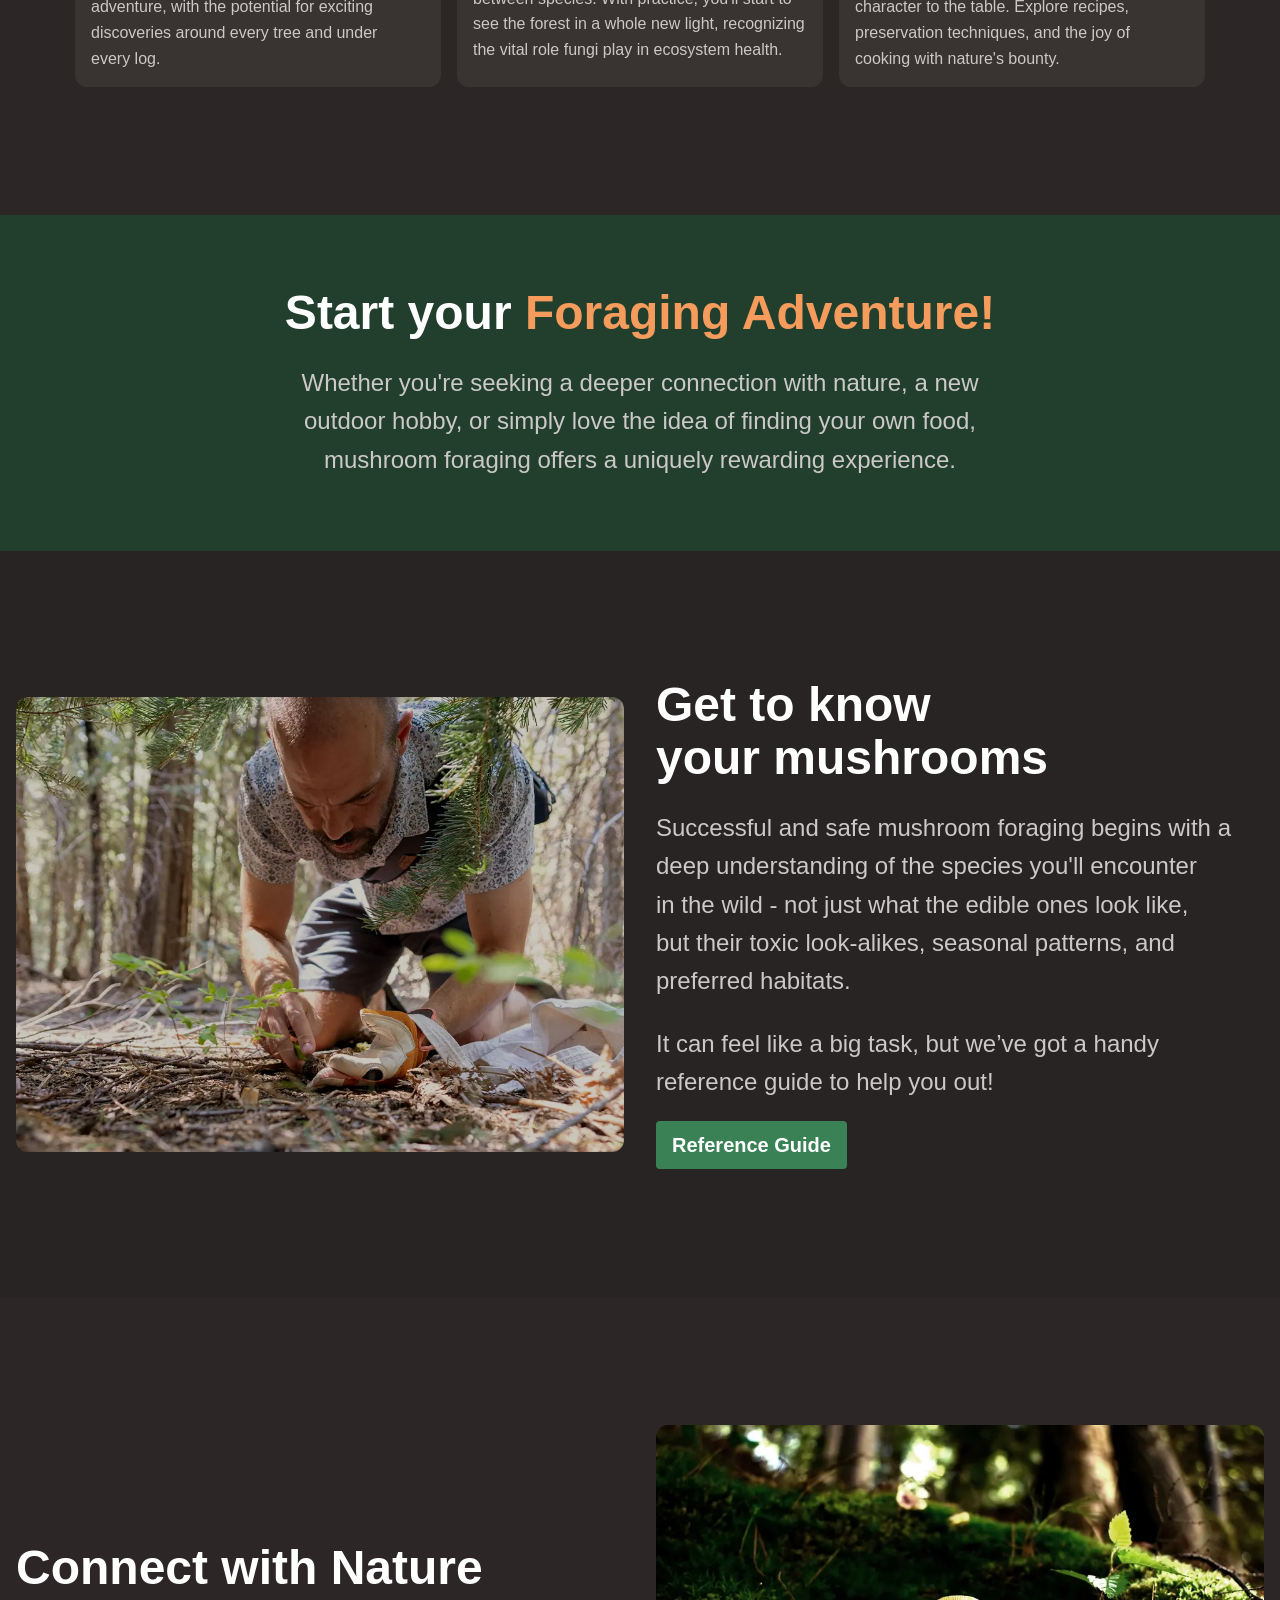
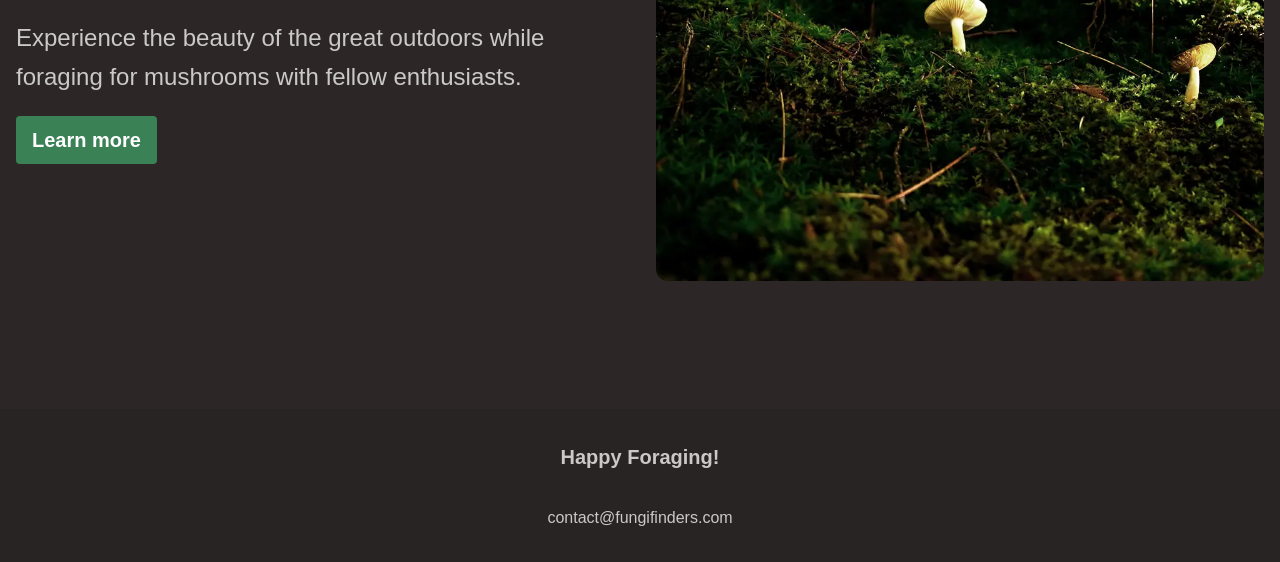
==== commit 4be81555: "add skip to main button for better accessibility" ====
--- a/index.html
+++ b/index.html
@@ -8,6 +8,8 @@
     <script src="/main.js" defer></script>
   </head>
   <body>
+    <a class="skip-to-main" href="#main-content">Skip to main</a>
+
     <header class="site-header">
       <div class="wrapper" data-width="wide">
         <div class="site-header__inner">
@@ -33,7 +35,7 @@
       </div>
     </header>
 
-    <main>
+    <main id="main-content">
       <section class="hero section flow" data-padding="compact">
         <div class="wrapper">
           <h1 class="hero__title">
--- a/styles.css
+++ b/styles.css
@@ -245,6 +245,11 @@
     white-space: nowrap;
     width: 1px;
   }
+
+  .skip-to-main {
+    background: var(--clr-green-500);
+    font-size: var(--fs-600);
+  }
 }
 
 @layer layout {
@@ -321,6 +326,27 @@
 }
 
 @layer components {
+  .skip-to-main {
+    background: var(--clr-green-500);
+    font-size: var(--fs-600);
+    padding: 1rem;
+    position: absolute;
+    top: 1rem;
+    left: 1rem;
+    border-radius: var(--border-radius-3);
+    color: white;
+  }
+
+  .skip-to-main:not(:focus) {
+    clip: rect(0 0 0 0);
+    clip-path: inset(50%);
+    height: 1px;
+    overflow: hidden;
+    position: absolute;
+    white-space: nowrap;
+    width: 1px;
+  }
+
   .site-header {
     padding-block: 1rem;
   }
@@ -330,18 +356,6 @@
     flex-wrap: wrap;
     gap: 0.5rem 2rem;
     justify-content: space-between;
-  }
-
-  [aria-controls="primary-nav"] {
-    display: block;
-    z-index: 100;
-    background: transparent;
-    border: 0;
-    cursor: pointer;
-
-    img {
-      border-radius: 0;
-    }
   }
 
   .primary-navigation {
@@ -356,8 +370,26 @@
     a {
       text-decoration: none;
     }
-
-    @media (width < 760px) {
+  }
+
+  [aria-controls="primary-nav"] {
+    display: none;
+  }
+
+  @media (width < 760px) {
+    [aria-controls="primary-nav"] {
+      display: block;
+      z-index: 100;
+      background: transparent;
+      border: 0;
+
+      img {
+        border-radius: 0;
+      }
+    }
+
+    .primary-navigation {
+      display: none;
       z-index: 10;
       position: absolute;
       top: 0;
@@ -369,7 +401,7 @@
       ul {
         flex-direction: column;
         gap: 0;
-        font-size: var(--font-size-lg);
+        font-size: var(--fs-700);
         font-weight: 700;
         font-family: var(--ff-heading);
       }
@@ -380,10 +412,10 @@
         border-top: 2px solid var(--background-accent-light);
       }
     }
-  }
-
-  [aria-expanded="false"] + .primary-navigation {
-    display: none;
+
+    [aria-expanded="true"] ~ .primary-navigation {
+      display: block;
+    }
   }
 
   .site-footer {
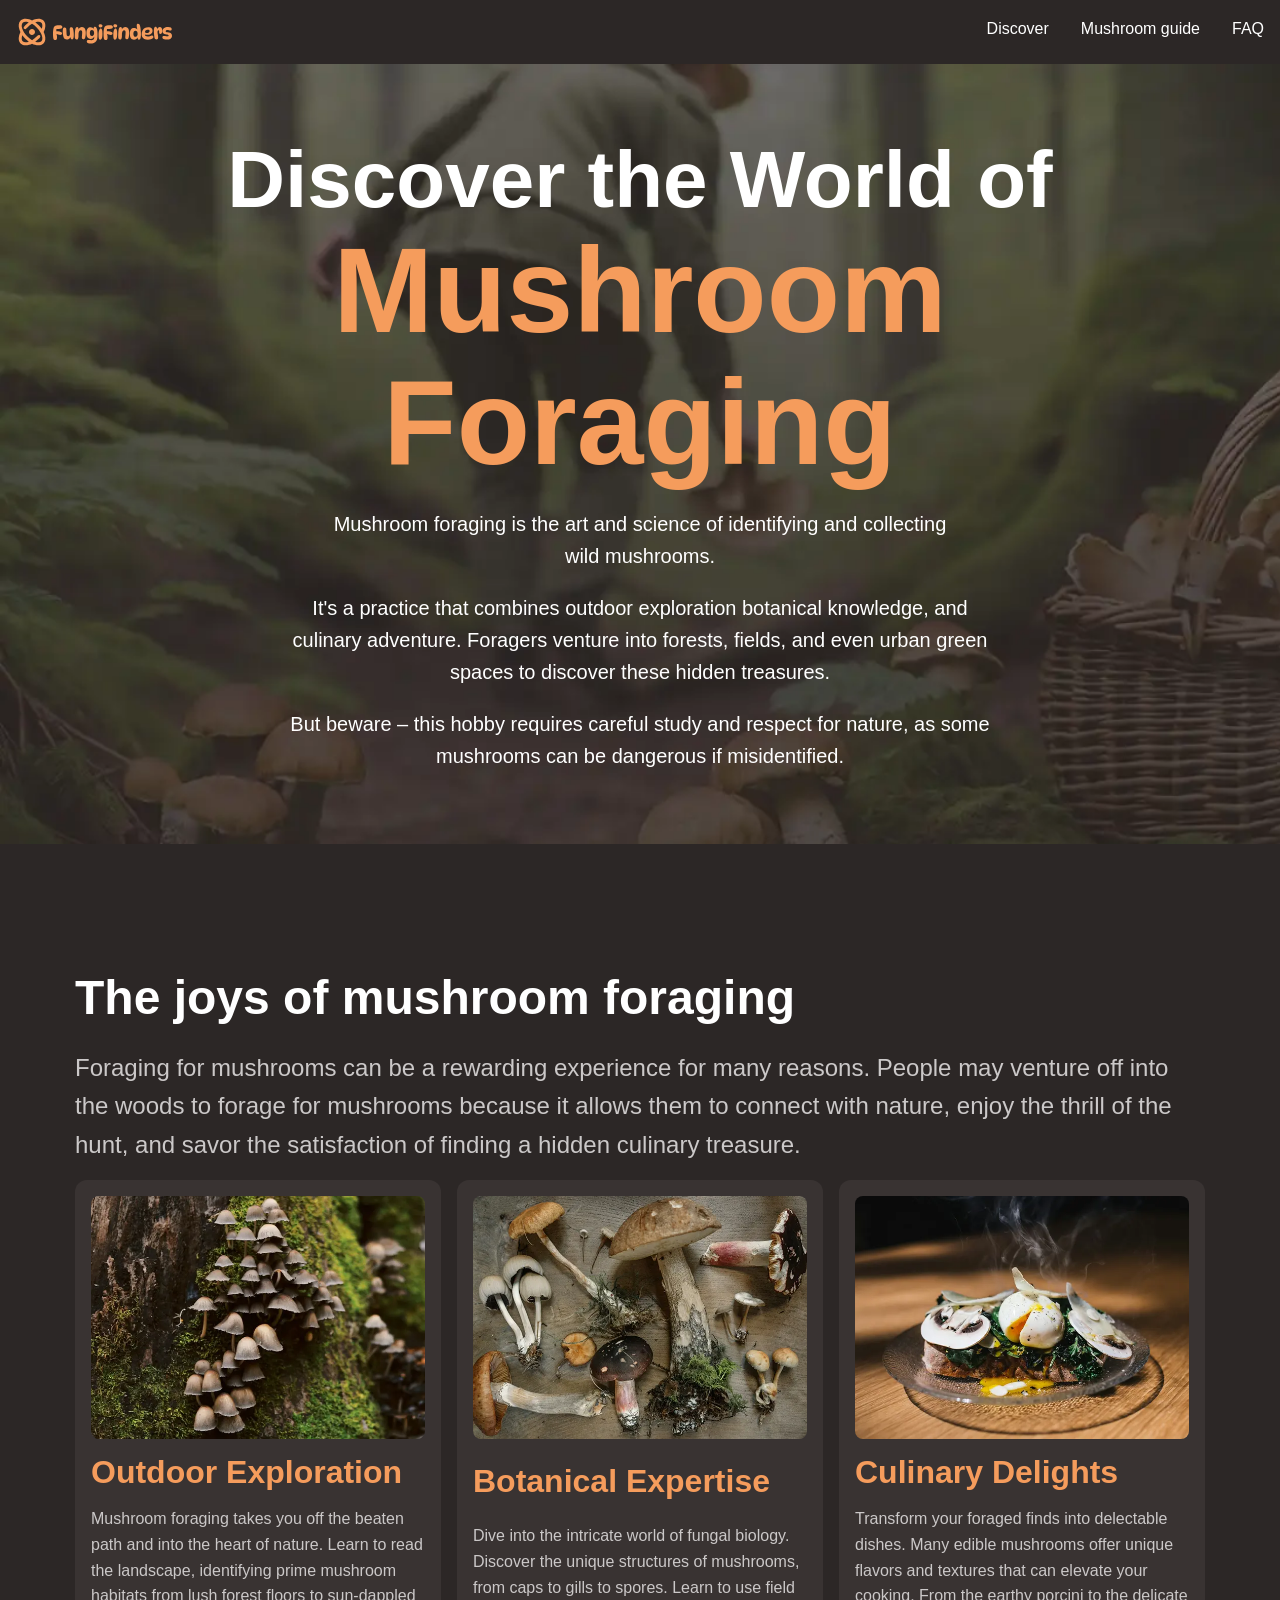
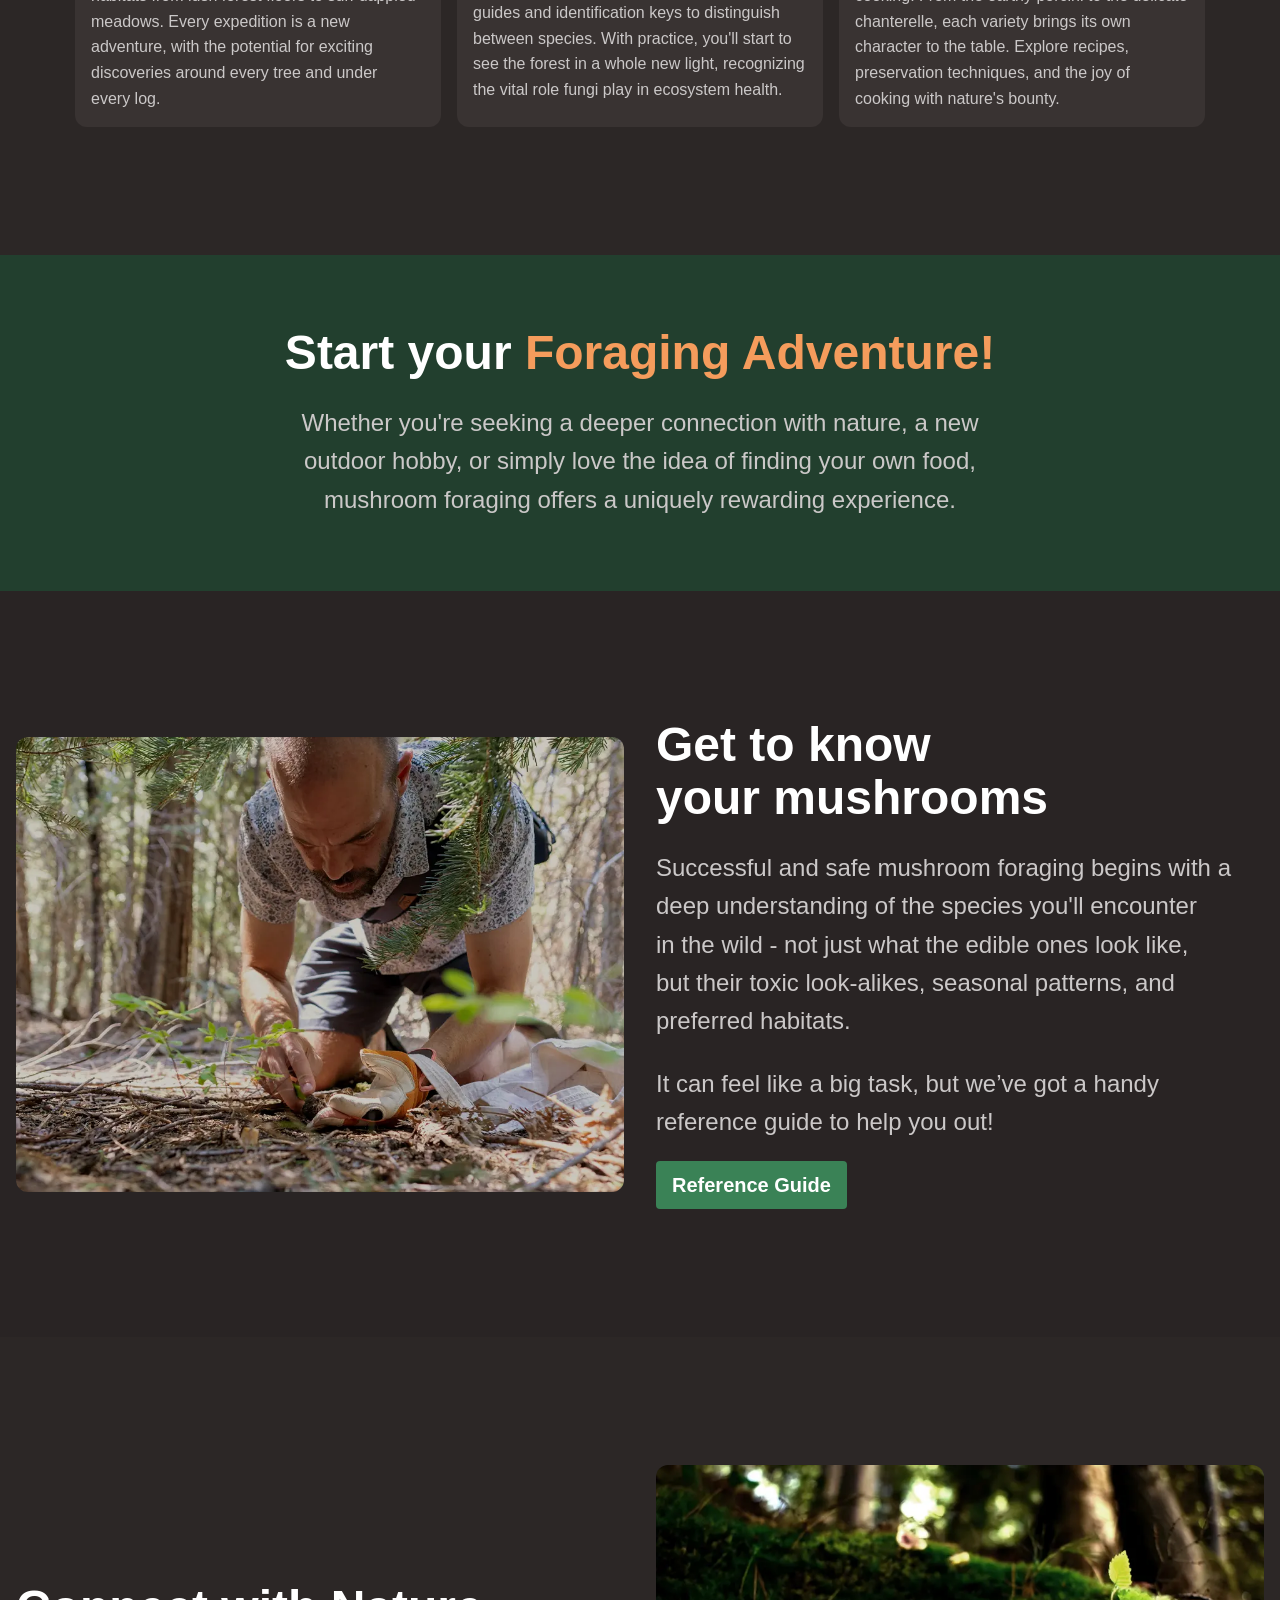
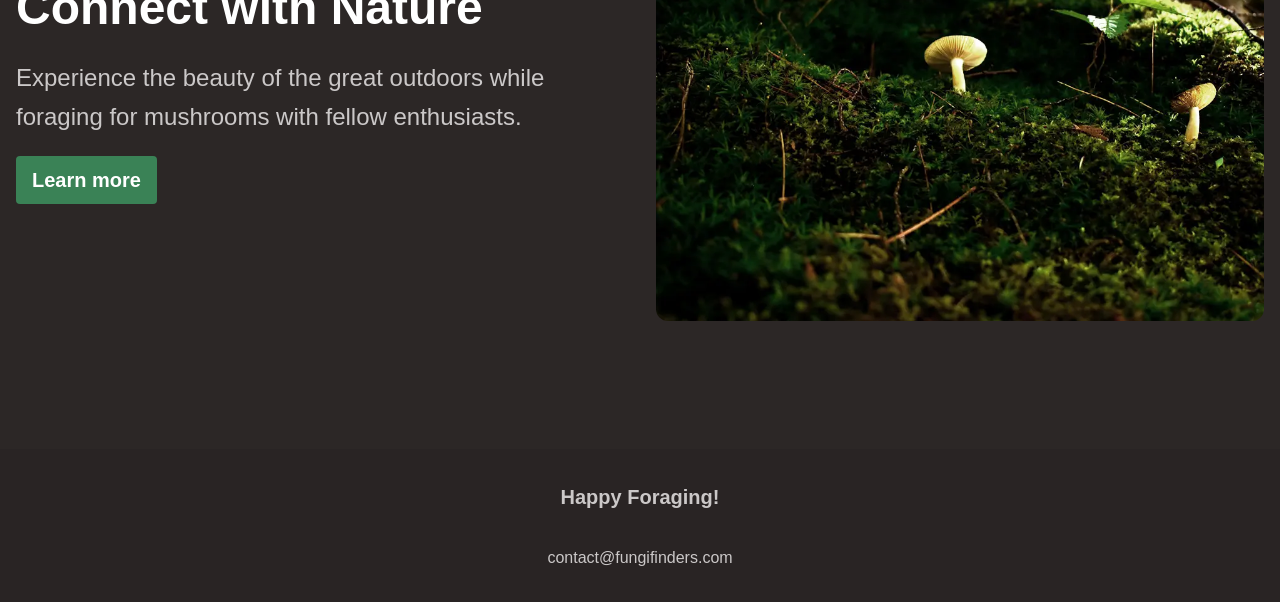
==== commit 4a0c6866: "add mushroom guide page structure and initial content" ====
--- a/index.html
+++ b/index.html
@@ -8,8 +8,6 @@
     <script src="/main.js" defer></script>
   </head>
   <body>
-    <a class="skip-to-main" href="#main-content">Skip to main</a>
-
     <header class="site-header">
       <div class="wrapper" data-width="wide">
         <div class="site-header__inner">
@@ -35,7 +33,7 @@
       </div>
     </header>
 
-    <main id="main-content">
+    <main>
       <section class="hero section flow" data-padding="compact">
         <div class="wrapper">
           <h1 class="hero__title">
@@ -44,21 +42,22 @@
           </h1>
         </div>
         <div class="wrapper" data-width="narrow">
-          <div class="font-size-md flow"></div>
-          <p>
-            Mushroom foraging is the art and science of identifying and
-            collecting wild mushrooms.
-          </p>
-          <p>
-            It's a practice that combines outdoor exploration botanical
-            knowledge, and culinary adventure. Foragers venture into forests,
-            fields, and even urban green spaces to discover these hidden
-            treasures.
-          </p>
-          <p>
-            But beware – this hobby requires careful study and respect for
-            nature, as some mushrooms can be dangerous if misidentified.
-          </p>
+          <div class="font-size-md flow">
+            <p>
+              Mushroom foraging is the art and science of identifying and
+              collecting wild mushrooms.
+            </p>
+            <p>
+              It's a practice that combines outdoor exploration botanical
+              knowledge, and culinary adventure. Foragers venture into forests,
+              fields, and even urban green spaces to discover these hidden
+              treasures.
+            </p>
+            <p>
+              But beware – this hobby requires careful study and respect for
+              nature, as some mushrooms can be dangerous if misidentified.
+            </p>
+          </div>
         </div>
       </section>
 
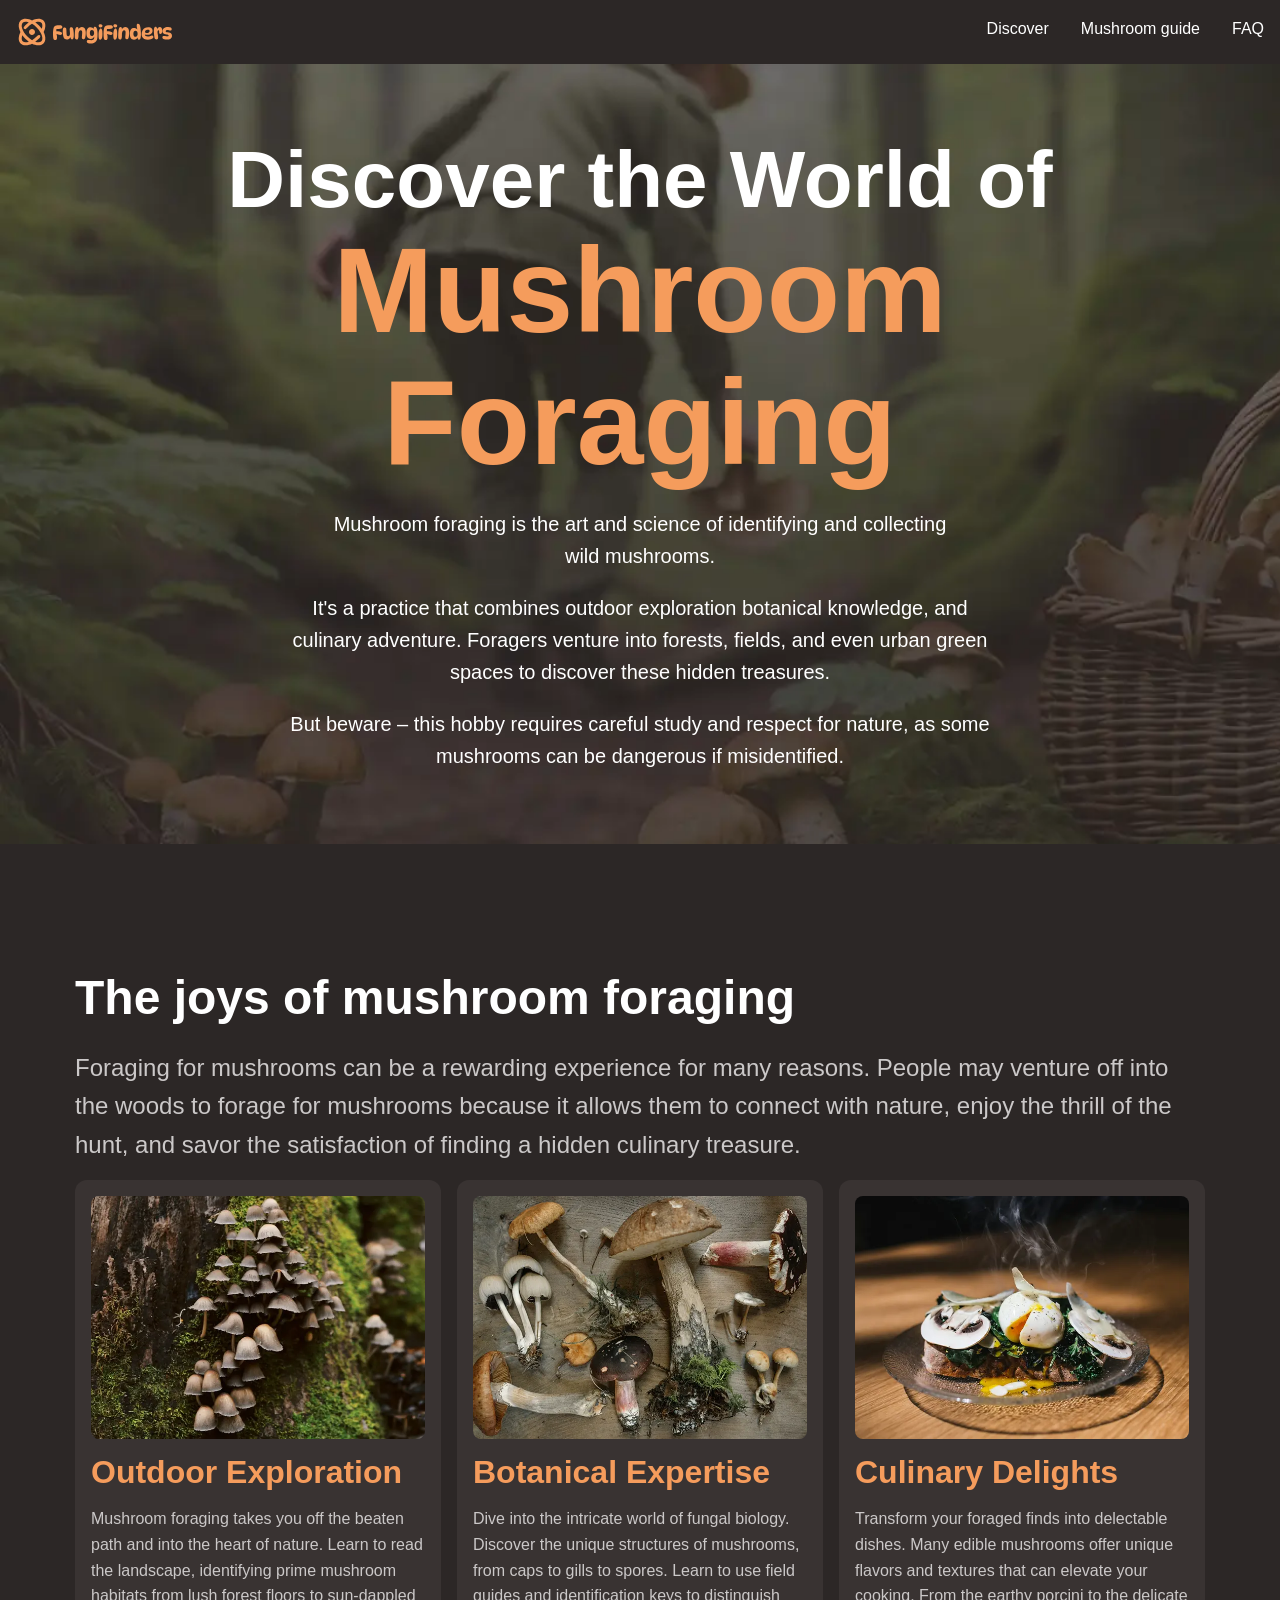
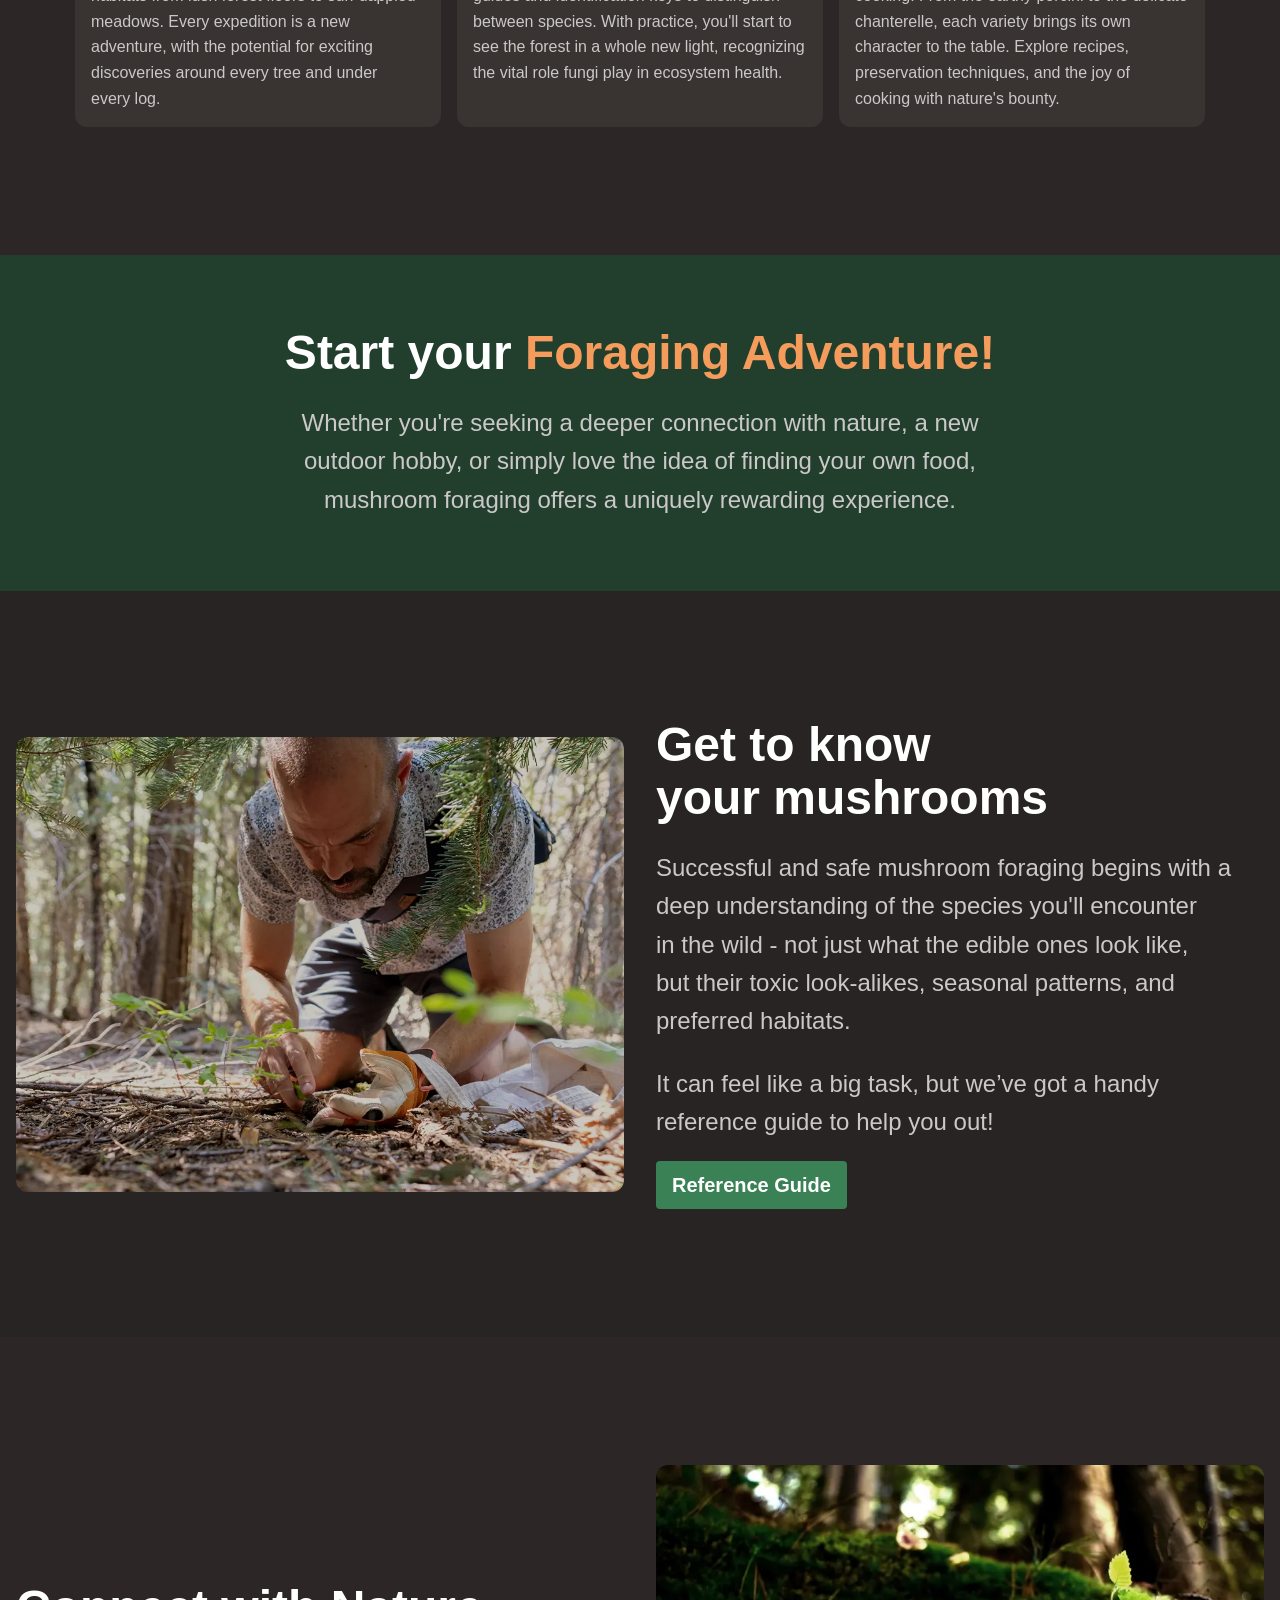
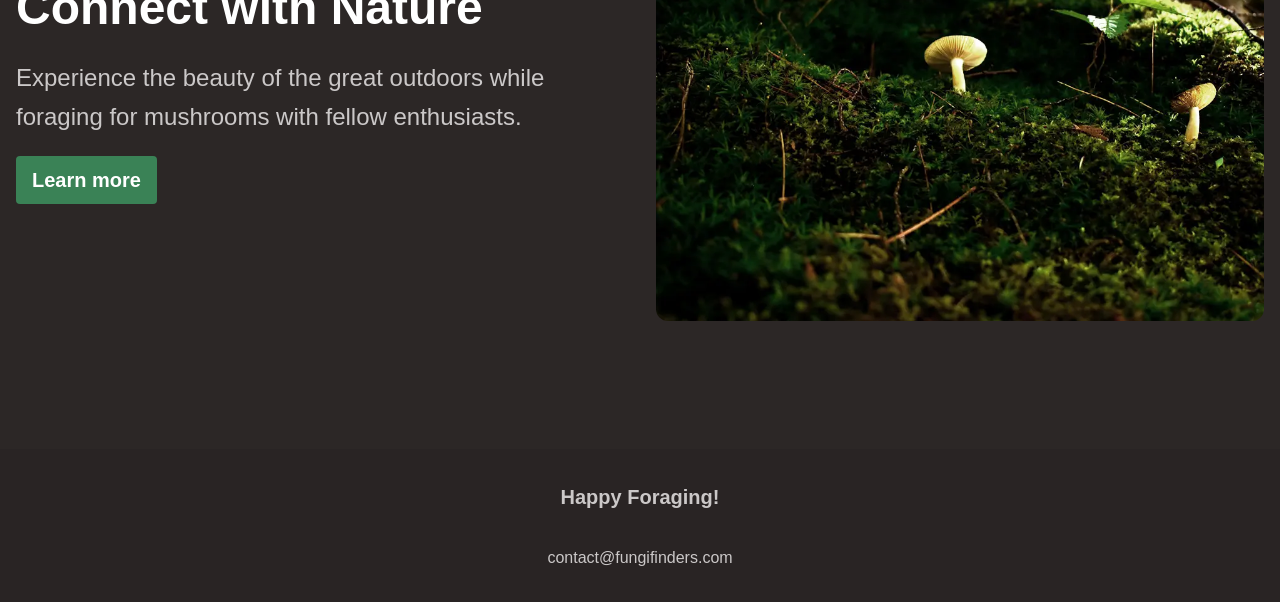
==== commit 4bb10544: "Merge pull request #4 from teresal92/feat/mushroom-guide-page Feat/mushroom guide page" ====
--- a/index.html
+++ b/index.html
@@ -8,6 +8,8 @@
     <script src="/main.js" defer></script>
   </head>
   <body>
+    <a class="skip-to-main" href="#main-content">Skip to main</a>
+
     <header class="site-header">
       <div class="wrapper" data-width="wide">
         <div class="site-header__inner">
@@ -33,7 +35,7 @@
       </div>
     </header>
 
-    <main>
+    <main id="main-content">
       <section class="hero section flow" data-padding="compact">
         <div class="wrapper">
           <h1 class="hero__title">
--- a/styles.css
+++ b/styles.css
@@ -145,8 +145,19 @@
     }
   }
 
+  html {
+    font-family: var(--ff-body);
+    line-height: 1.6;
+    scroll-padding: 2rem;
+  }
+
+  @media (prefers-reduced-motion: no-preference) {
+    html {
+      scroll-behavior: smooth;
+    }
+  }
+
   body {
-    font-family: var(--ff-body);
     font-size: var(--font-size-regular);
     color: var(--text-main);
     background-color: var(--background-main);
@@ -322,6 +333,22 @@
       grid-auto-flow: column;
       grid-auto-columns: 1fr;
     }
+  }
+
+  .grid-auto-fit {
+    --auto-fit-min-col-size: 250px;
+    display: grid;
+    grid-template-columns: repeat(
+      auto-fit,
+      minmax(min(var(--auto-fit-min-col-size), 100%), 1fr)
+    );
+    gap: 1rem;
+  }
+
+  .flex-group {
+    display: flex;
+    flex-wrap: wrap;
+    gap: 0.5rem;
   }
 }
 
@@ -443,7 +470,8 @@
   }
 
   .card {
-    display: grid;
+    display: flex;
+    flex-direction: column;
     gap: var(--card-gap, 1rem);
     background-color: var(--background-light);
     padding: 1rem;
@@ -457,6 +485,14 @@
   .card__title {
     font-size: var(--card-title-font-size, var(--font-size-heading-sm));
     color: var(--card-title-color, var(--text-brand));
+  }
+
+  .card__note {
+    margin-top: auto;
+    background-color: var(--background-extra-light);
+
+    border-radius: var(--border-radius-2);
+    padding: 0.75rem;
   }
 
   .hero {
@@ -480,10 +516,66 @@
   .mushroom-guide {
     --card-title-font-size: var(--font-size-lg);
     --card-title-color: var(--text-high-contrast);
-  }
-
-  .faq-bento-grid {
+
+    --card-gap: 0.75rem;
+  }
+
+  .faq-bento {
     --card-title-color: var(--text-high-contrast);
+    display: grid;
+    gap: 1rem;
+
+    grid-template-areas:
+      "card-one"
+      "card-two"
+      "card-three"
+      "card-four";
+
+    @media (width > 600px) {
+      grid-template-areas:
+        "card-four card-one"
+        "card-three card-two";
+
+      .card:nth-child(even) > img {
+        order: 3;
+      }
+    }
+
+    @media (width > 900px) {
+      grid-template-columns: repeat(3, 1fr);
+      grid-template-areas:
+        "card-one card-two card-four"
+        "card-three card-three card-four";
+    }
+
+    .card > img {
+      height: 100%;
+      object-fit: cover;
+    }
+
+    .card:nth-child(1) {
+      grid-area: card-one;
+    }
+    .card:nth-child(2) {
+      grid-area: card-two;
+    }
+    .card:nth-child(3) {
+      grid-area: card-three;
+
+      @media (width > 900px) {
+        display: grid;
+        gap: 1rem;
+        grid-template-columns: 1fr 1fr;
+      }
+
+      img {
+        grid-column: 1 / 2;
+        grid-row: 1 / 3;
+      }
+    }
+    .card:nth-child(4) {
+      grid-area: card-four;
+    }
   }
 
   .button {
@@ -503,4 +595,45 @@
       color: var(--text-high-contrast);
     }
   }
+
+  select {
+    padding: 0.5rem 1rem;
+    background-color: var(--background-accent-main);
+    color: var(--text-high-contrast);
+    border: 0;
+    border-radius: var(--border-radius-1);
+    font-family: var(--ff-heading);
+  }
+
+  .tag-list {
+    display: flex;
+    gap: 0.5rem;
+    flex-wrap: wrap;
+  }
+
+  .tag-list > li {
+    padding: 0 0.5rem;
+    color: var(---text-high-contrast);
+    font-family: var(--ff-heading);
+    font-size: var(--font-size-sm);
+    background-color: var(--tag-background);
+    border-radius: var(--border-radius-1);
+
+    &[data-season="spring"] {
+      --tag-background: var(--clr-teal-500);
+    }
+    &[data-season="summer"] {
+      --tag-background: var(--clr-green-500);
+    }
+    &[data-season="fall"] {
+      --tag-background: var(--clr-red-500);
+    }
+
+    &[data-edible="edible"] {
+      --tag-background: var(--clr-green-500);
+    }
+    &[data-edible="toxic"] {
+      --tag-background: var(--clr-red-500);
+    }
+  }
 }
